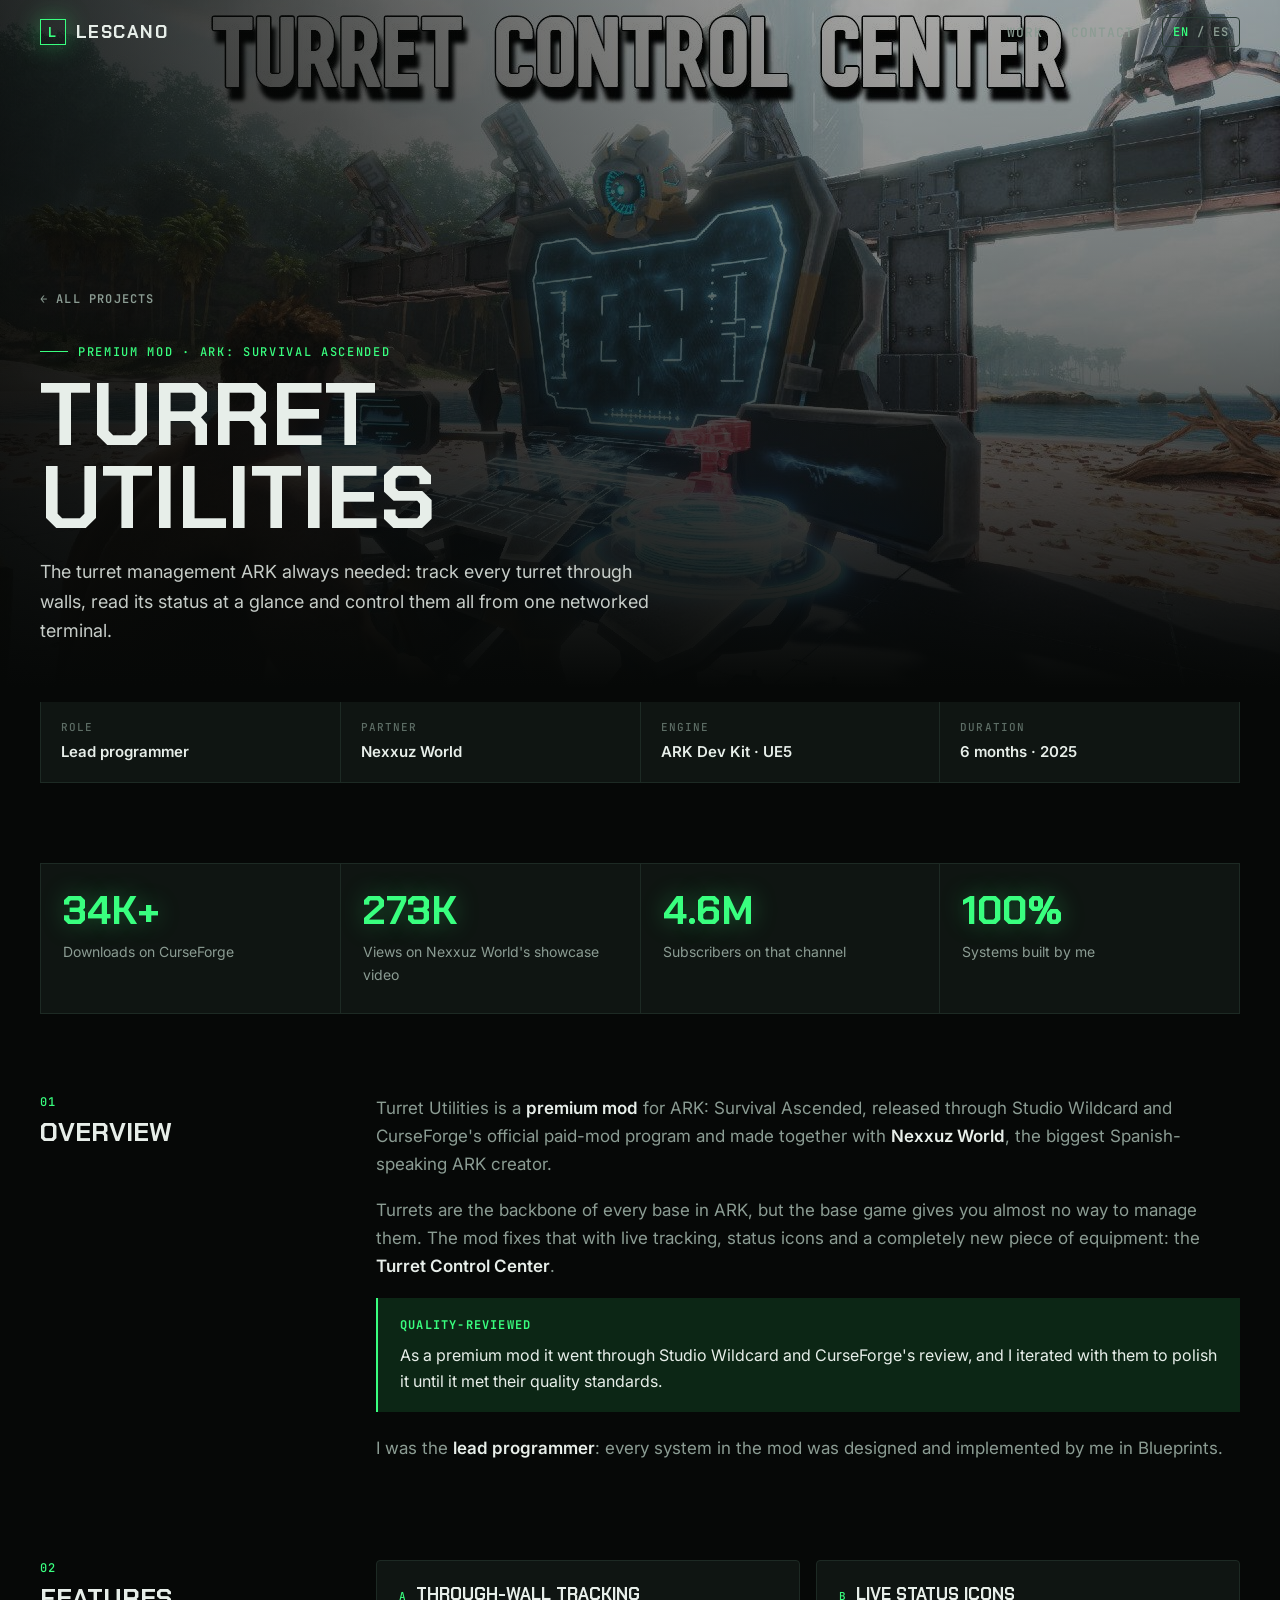
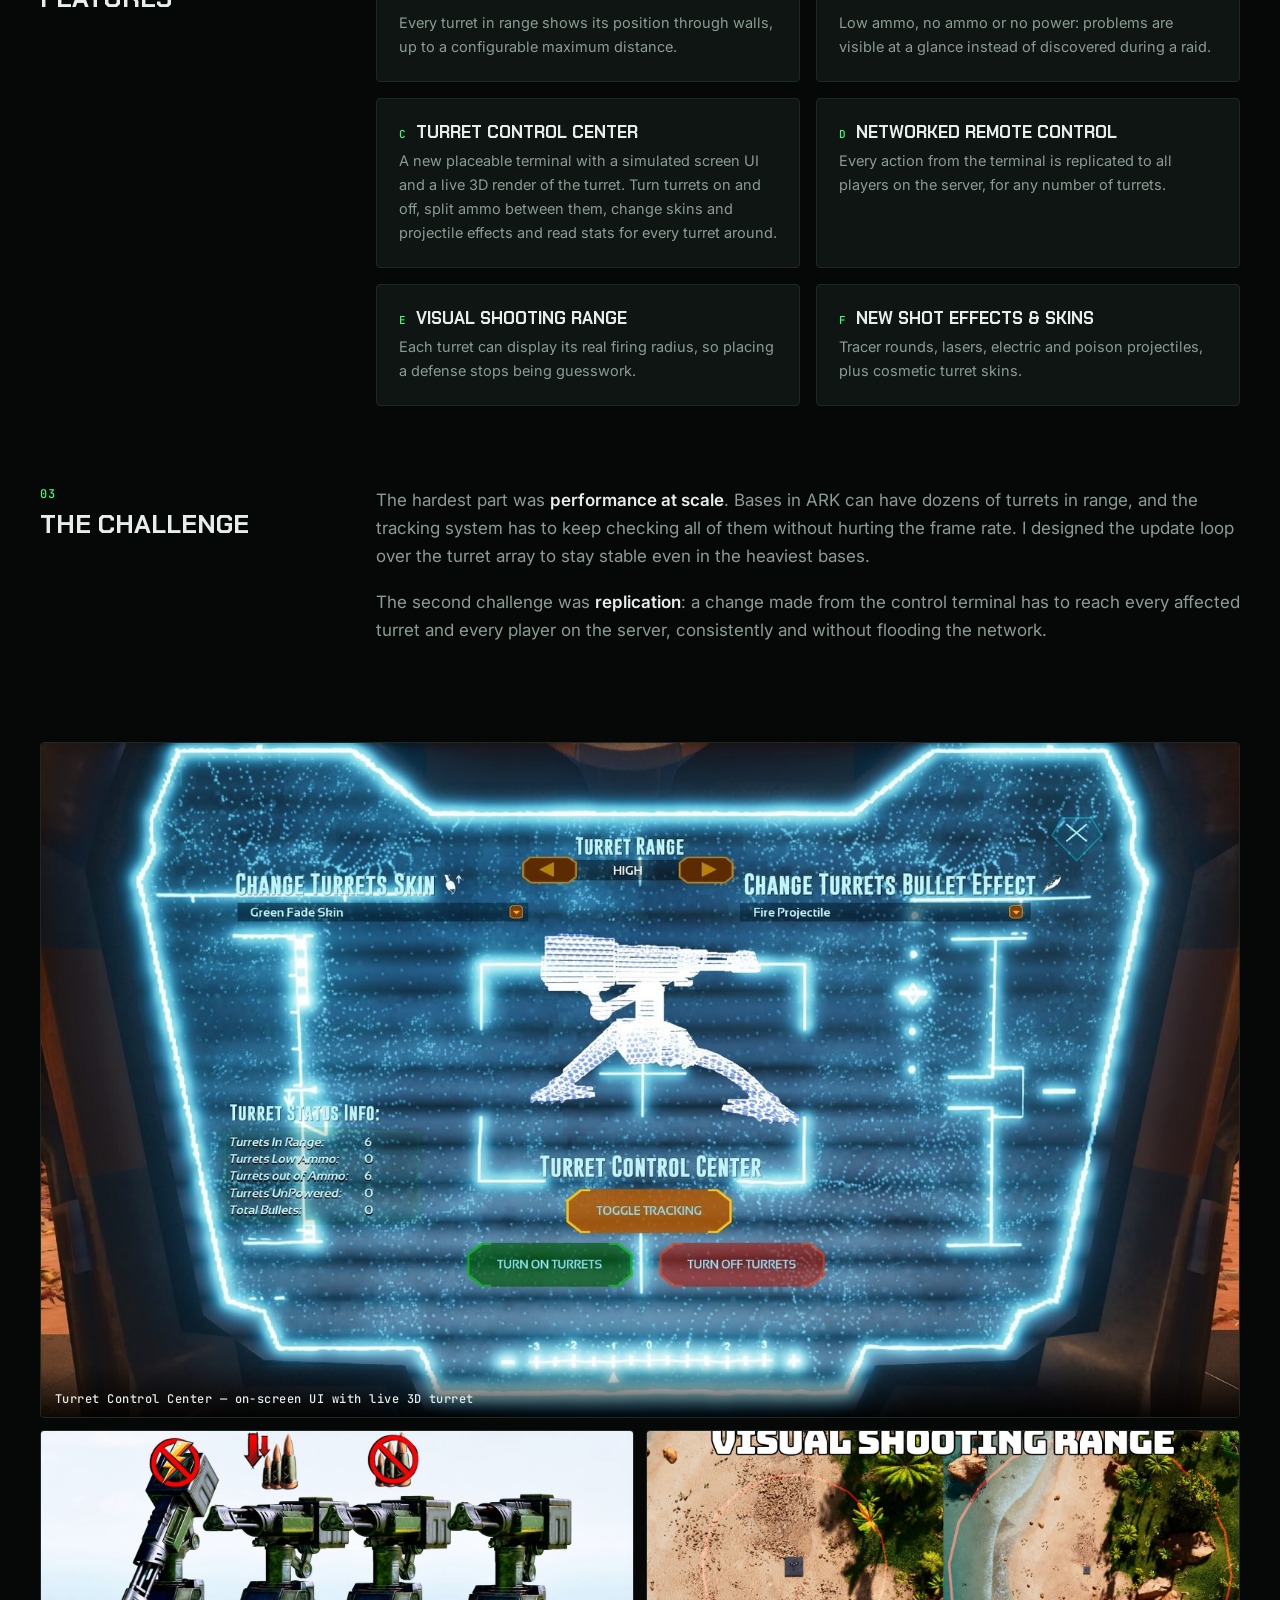
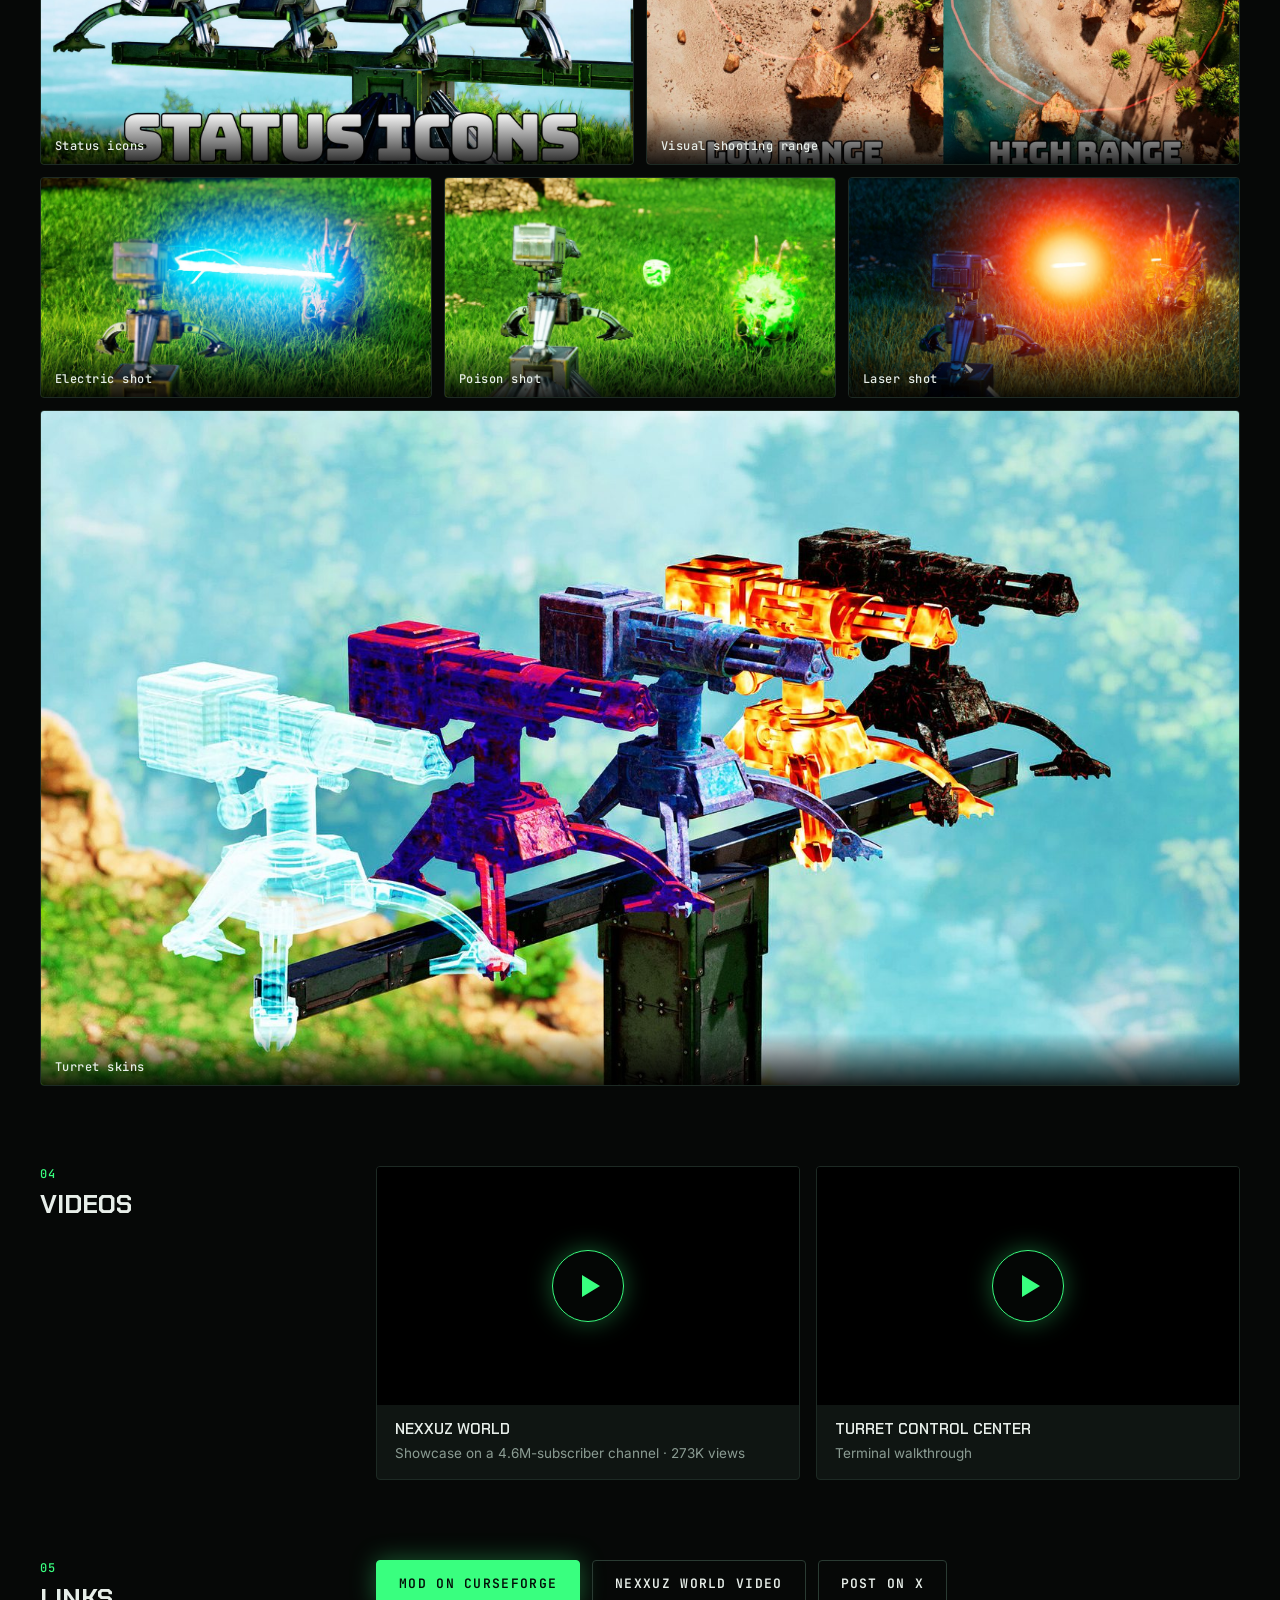
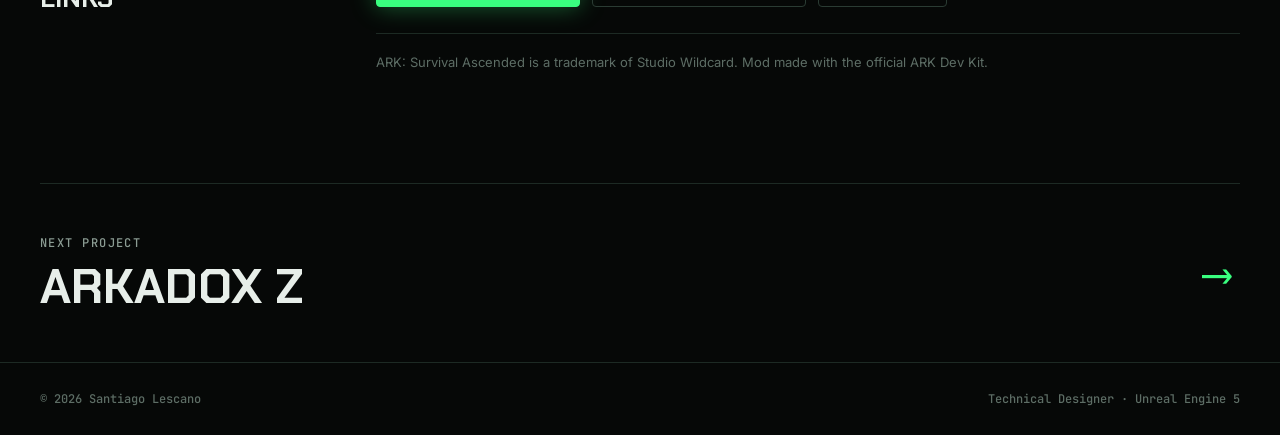
==== projects/turret-utilities.html @ 63553959 "Portfolio: first version" ====
<!doctype html>
<html lang="en" data-lang="en">
<head>
  <meta charset="utf-8">
  <meta name="viewport" content="width=device-width, initial-scale=1">
  <title>Turret Utilities — Santiago Lescano</title>
  <meta name="description" content="Premium quality-of-life mod for ARK: Survival Ascended's turret system. Lead programmer (Blueprints, UE5).">
  <meta property="og:image" content="../assets/img/tu-control-center.jpg">
  <link rel="preconnect" href="https://fonts.googleapis.com">
  <link rel="preconnect" href="https://fonts.gstatic.com" crossorigin>
  <link href="https://fonts.googleapis.com/css2?family=Chakra+Petch:wght@500;600;700&family=Inter:wght@400;500;600&family=JetBrains+Mono:wght@500;600&display=swap" rel="stylesheet">
  <link rel="stylesheet" href="../css/style.css">
</head>
<body>

<nav class="nav">
  <div class="wrap">
    <a href="../index.html" class="logo"><span class="logo-mark">L</span>Lescano</a>
    <div class="nav-links">
      <a href="../index.html#work"><span lang="en">Work</span><span lang="es">Proyectos</span></a>
      <a href="../index.html#contact"><span lang="en">Contact</span><span lang="es">Contacto</span></a>
      <button class="lang-toggle" type="button" aria-label="Change language"><span lang="en"><b>EN</b> / ES</span><span lang="es">EN / <b>ES</b></span></button>
    </div>
  </div>
</nav>

<header class="p-hero">
  <div class="hero-bg"><img src="../assets/img/tu-control-center.jpg" alt=""></div>
  <div class="wrap">
    <a class="back" href="../index.html#work">← <span lang="en">All projects</span><span lang="es">Todos los proyectos</span></a><br>
    <span class="eyebrow"><span lang="en">Premium mod · ARK: Survival Ascended</span><span lang="es">Mod premium · ARK: Survival Ascended</span></span>
    <h1>Turret<br>Utilities</h1>
    <p class="lead">
      <span lang="en">The turret management ARK always needed: track every turret through walls, read its status at a glance and control them all from one networked terminal.</span>
      <span lang="es">La gestión de torretas que ARK siempre necesitó: seguir cada torreta a través de las paredes, ver su estado de un vistazo y controlarlas todas desde una terminal en red.</span>
    </p>
  </div>
</header>

<div class="wrap">
  <div class="meta">
    <div><span lang="en">Role</span><span lang="es">Rol</span><b lang="en">Lead programmer</b><b lang="es">Programador principal</b></div>
    <div><span lang="en">Partner</span><span lang="es">En conjunto con</span><b>Nexxuz World</b></div>
    <div><span lang="en">Engine</span><span lang="es">Motor</span><b>ARK Dev Kit · UE5</b></div>
    <div><span lang="en">Duration</span><span lang="es">Duración</span><b lang="en">6 months · 2025</b><b lang="es">6 meses · 2025</b></div>
  </div>

  <div class="p-section reveal">
    <div class="numbers">
      <div><b>34K+</b><span lang="en">Downloads on CurseForge</span><span lang="es">Descargas en CurseForge</span></div>
      <div><b>273K</b><span lang="en">Views on Nexxuz World's showcase video</span><span lang="es">Vistas del video de Nexxuz World</span></div>
      <div><b>4.6M</b><span lang="en">Subscribers on that channel</span><span lang="es">Suscriptores de ese canal</span></div>
      <div><b>100%</b><span lang="en">Systems built by me</span><span lang="es">Sistemas hechos por mí</span></div>
    </div>
  </div>

  <div class="p-section p-cols reveal">
    <h2><small>01</small><span lang="en">Overview</span><span lang="es">Resumen</span></h2>
    <div class="prose">
      <p lang="en">Turret Utilities is a <strong>premium mod</strong> for ARK: Survival Ascended, released through Studio Wildcard and CurseForge's official paid-mod program and made together with <strong>Nexxuz World</strong>, the biggest Spanish-speaking ARK creator.</p>
      <p lang="es">Turret Utilities es un <strong>mod premium</strong> para ARK: Survival Ascended, publicado en el programa oficial de mods pagos de Studio Wildcard y CurseForge, y hecho en conjunto con <strong>Nexxuz World</strong>, el creador de ARK más grande de habla hispana.</p>
      <p lang="en">Turrets are the backbone of every base in ARK, but the base game gives you almost no way to manage them. The mod fixes that with live tracking, status icons and a completely new piece of equipment: the <strong>Turret Control Center</strong>.</p>
      <p lang="es">Las torretas son la base de la defensa en ARK, pero el juego casi no da forma de gestionarlas. El mod lo resuelve con seguimiento en vivo, íconos de estado y un equipo completamente nuevo: el <strong>Turret Control Center</strong>.</p>
      <div class="callout">
        <b lang="en">Quality-reviewed</b><b lang="es">Revisado por el estudio</b>
        <span lang="en">As a premium mod it went through Studio Wildcard and CurseForge's review, and I iterated with them to polish it until it met their quality standards.</span>
        <span lang="es">Como mod premium pasó por la revisión de Studio Wildcard y CurseForge, y trabajé con ellos para pulirlo hasta cumplir sus estándares de calidad.</span>
      </div>
      <p lang="en">I was the <strong>lead programmer</strong>: every system in the mod was designed and implemented by me in Blueprints.</p>
      <p lang="es">Fui el <strong>programador principal</strong>: todos los sistemas del mod los diseñé y programé yo en Blueprints.</p>
    </div>
  </div>

  <div class="p-section p-cols reveal">
    <h2><small>02</small><span lang="en">Features</span><span lang="es">Features</span></h2>
    <div class="features">
      <div class="feature"><h4><i>A</i><span lang="en">Through-wall tracking</span><span lang="es">Seguimiento a través de paredes</span></h4>
        <p lang="en">Every turret in range shows its position through walls, up to a configurable maximum distance.</p>
        <p lang="es">Cada torreta en rango muestra su posición a través de las paredes, hasta una distancia máxima configurable.</p></div>
      <div class="feature"><h4><i>B</i><span lang="en">Live status icons</span><span lang="es">Íconos de estado en vivo</span></h4>
        <p lang="en">Low ammo, no ammo or no power: problems are visible at a glance instead of discovered during a raid.</p>
        <p lang="es">Poca munición, sin munición o sin energía: los problemas se ven de un vistazo en lugar de descubrirlos durante un ataque.</p></div>
      <div class="feature"><h4><i>C</i>Turret Control Center</h4>
        <p lang="en">A new placeable terminal with a simulated screen UI and a live 3D render of the turret. Turn turrets on and off, split ammo between them, change skins and projectile effects and read stats for every turret around.</p>
        <p lang="es">Una terminal nueva con una interfaz simulada en pantalla y un render 3D en vivo de la torreta. Prender y apagar torretas, repartir munición, cambiar skins y efectos de disparo, y ver la información de todas las que hay alrededor.</p></div>
      <div class="feature"><h4><i>D</i><span lang="en">Networked remote control</span><span lang="es">Control remoto en red</span></h4>
        <p lang="en">Every action from the terminal is replicated to all players on the server, for any number of turrets.</p>
        <p lang="es">Cada acción desde la terminal se replica a todos los jugadores del servidor, para cualquier cantidad de torretas.</p></div>
      <div class="feature"><h4><i>E</i><span lang="en">Visual shooting range</span><span lang="es">Rango de disparo visible</span></h4>
        <p lang="en">Each turret can display its real firing radius, so placing a defense stops being guesswork.</p>
        <p lang="es">Cada torreta puede mostrar su radio de disparo real, así ubicar una defensa deja de ser a ojo.</p></div>
      <div class="feature"><h4><i>F</i><span lang="en">New shot effects &amp; skins</span><span lang="es">Nuevos disparos y skins</span></h4>
        <p lang="en">Tracer rounds, lasers, electric and poison projectiles, plus cosmetic turret skins.</p>
        <p lang="es">Balas trazadoras, láser, proyectiles eléctricos y venenosos, y skins cosméticas para las torretas.</p></div>
    </div>
  </div>

  <div class="p-section p-cols reveal">
    <h2><small>03</small><span lang="en">The challenge</span><span lang="es">El desafío</span></h2>
    <div class="prose">
      <p lang="en">The hardest part was <strong>performance at scale</strong>. Bases in ARK can have dozens of turrets in range, and the tracking system has to keep checking all of them without hurting the frame rate. I designed the update loop over the turret array to stay stable even in the heaviest bases.</p>
      <p lang="es">Lo más difícil fue <strong>el rendimiento a gran escala</strong>. Las bases de ARK pueden tener decenas de torretas en rango, y el sistema de seguimiento tiene que revisarlas todas sin afectar los FPS. Diseñé el ciclo de actualización sobre el array de torretas para que se mantenga estable incluso en las bases más pesadas.</p>
      <p lang="en">The second challenge was <strong>replication</strong>: a change made from the control terminal has to reach every affected turret and every player on the server, consistently and without flooding the network.</p>
      <p lang="es">El segundo desafío fue <strong>la replicación</strong>: un cambio hecho desde la terminal tiene que llegar a cada torreta afectada y a cada jugador del servidor, de forma consistente y sin saturar la red.</p>
    </div>
  </div>

  <div class="p-section reveal">
    <div class="gallery">
      <figure class="full"><img src="../assets/img/tu-extra.jpg" alt="Turret Control Center interface" loading="lazy"><figcaption lang="en">Turret Control Center — on-screen UI with live 3D turret</figcaption><figcaption lang="es">Turret Control Center: interfaz en pantalla con torreta 3D en vivo</figcaption></figure>
      <figure><img src="../assets/img/tu-status-icons.jpg" alt="Status icons over turrets" loading="lazy"><figcaption lang="en">Status icons</figcaption><figcaption lang="es">Íconos de estado</figcaption></figure>
      <figure><img src="../assets/img/tu-range.jpg" alt="Visual shooting range" loading="lazy"><figcaption lang="en">Visual shooting range</figcaption><figcaption lang="es">Rango de disparo visible</figcaption></figure>
      <figure class="third"><img src="../assets/img/tu-electric.jpg" alt="Electric projectile" loading="lazy"><figcaption lang="en">Electric shot</figcaption><figcaption lang="es">Disparo eléctrico</figcaption></figure>
      <figure class="third"><img src="../assets/img/tu-poison.jpg" alt="Poison projectile" loading="lazy"><figcaption lang="en">Poison shot</figcaption><figcaption lang="es">Disparo venenoso</figcaption></figure>
      <figure class="third"><img src="../assets/img/tu-laser.jpg" alt="Laser projectile" loading="lazy"><figcaption lang="en">Laser shot</figcaption><figcaption lang="es">Disparo láser</figcaption></figure>
      <figure class="full"><img src="../assets/img/tu-variants.jpg" alt="Turret skins" loading="lazy"><figcaption lang="en">Turret skins</figcaption><figcaption lang="es">Skins de torretas</figcaption></figure>
    </div>
  </div>

  <div class="p-section p-cols reveal">
    <h2><small>04</small><span lang="en">Videos</span><span lang="es">Videos</span></h2>
    <div class="videos">
      <div class="video"><div class="yt" data-id="oaFKsZiuwxs"></div>
        <div class="cap"><b>Nexxuz World</b><span lang="en">Showcase on a 4.6M-subscriber channel · 273K views</span><span lang="es">Presentación en un canal de 4,6M de suscriptores · 273K vistas</span></div></div>
      <div class="video"><div class="yt" data-id="MlmjenqpW6E"></div>
        <div class="cap"><b>Turret Control Center</b><span lang="en">Terminal walkthrough</span><span lang="es">Recorrido por la terminal</span></div></div>
    </div>
  </div>

  <div class="p-section p-cols reveal">
    <h2><small>05</small>Links</h2>
    <div>
      <div class="links">
        <a class="btn btn-primary" href="https://legacy.curseforge.com/ark-survival-ascended/mods/turret-utilities" target="_blank" rel="noopener"><span lang="en">Mod on CurseForge</span><span lang="es">Mod en CurseForge</span></a>
        <a class="btn" href="https://youtu.be/oaFKsZiuwxs" target="_blank" rel="noopener"><span lang="en">Nexxuz World video</span><span lang="es">Video de Nexxuz World</span></a>
        <a class="btn" href="https://x.com/Lescaa19/status/1941029962934267952" target="_blank" rel="noopener"><span lang="en">Post on X</span><span lang="es">Publicación en X</span></a>
      </div>
      <p class="disclaimer">
        <span lang="en">ARK: Survival Ascended is a trademark of Studio Wildcard. Mod made with the official ARK Dev Kit.</span>
        <span lang="es">ARK: Survival Ascended es una marca de Studio Wildcard. Mod hecho con el ARK Dev Kit oficial.</span>
      </p>
    </div>
  </div>

  <div class="next">
    <a href="arkadox-z.html">
      <div><span lang="en">Next project</span><span lang="es">Siguiente proyecto</span><b>Arkadox Z</b></div>
      <span class="arrow">→</span>
    </a>
  </div>
</div>

<footer>
  <div class="wrap"><span>© 2026 Santiago Lescano</span><span>Technical Designer · Unreal Engine 5</span></div>
</footer>
<script src="../js/main.js"></script>
</body>
</html>
---- css/style.css ----
/* Santiago Lescano — portfolio. Dark + neon green, HUD accents. */
:root {
  --bg: #060807;
  --bg-2: #0b0f0d;
  --surface: #0f1512;
  --surface-2: #141c18;
  --line: #1d2a24;
  --line-2: #2a3b33;
  --text: #e7eee9;
  --muted: #8b9c93;
  --dim: #5d6d65;
  --accent: #39ff7f;
  --accent-2: #b6ff3b;
  --accent-soft: rgba(57, 255, 127, .12);
  --accent-glow: 0 0 24px rgba(57, 255, 127, .35);
  --radius: 4px;
  --max: 1200px;
  --font-head: "Chakra Petch", system-ui, sans-serif;
  --font-body: "Inter", system-ui, sans-serif;
  --font-mono: "JetBrains Mono", ui-monospace, monospace;
}

* { box-sizing: border-box; margin: 0; padding: 0; }
html { scroll-behavior: smooth; }
body {
  background: var(--bg);
  color: var(--text);
  font: 16px/1.65 var(--font-body);
  -webkit-font-smoothing: antialiased;
  overflow-x: hidden;
}
img { max-width: 100%; display: block; }
a { color: inherit; text-decoration: none; }
::selection { background: var(--accent); color: #000; }

/* Language switch: everything bilingual is written twice */
html[data-lang="en"] [lang="es"]:not(html),
html[data-lang="es"] [lang="en"]:not(html) { display: none !important; }

.wrap { width: min(var(--max), 100% - 32px); margin-inline: auto; }

/* ---------- Nav ---------- */
.nav {
  position: fixed; inset: 0 0 auto 0; z-index: 50;
  border-bottom: 1px solid transparent;
  transition: background .3s, border-color .3s;
}
.nav.scrolled { background: rgba(6, 8, 7, .82); backdrop-filter: blur(12px); border-color: var(--line); }
.nav .wrap { display: flex; align-items: center; justify-content: space-between; height: 64px; }
.logo { font: 700 18px var(--font-head); letter-spacing: .08em; text-transform: uppercase; display: flex; align-items: center; gap: 10px; }
.logo-mark { width: 26px; height: 26px; border: 1.5px solid var(--accent); display: grid; place-items: center; font-size: 13px; color: var(--accent); box-shadow: var(--accent-glow); }
.nav-links { display: flex; align-items: center; gap: 28px; font: 500 13px var(--font-mono); text-transform: uppercase; letter-spacing: .08em; color: var(--muted); }
.nav-links a:hover { color: var(--accent); }
.lang-toggle {
  border: 1px solid var(--line-2); background: none; color: var(--muted); cursor: pointer;
  font: 600 12px var(--font-mono); padding: 6px 10px; border-radius: var(--radius); letter-spacing: .08em;
}
.lang-toggle b { color: var(--accent); font-weight: 600; }
.lang-toggle:hover { border-color: var(--accent); }

/* ---------- Hero ---------- */
.hero {
  position: relative; min-height: 100vh; min-height: 100svh;
  display: flex; align-items: flex-end; padding: 120px 0 72px;
  isolation: isolate; overflow: hidden;
}
.hero-bg { position: absolute; inset: 0; z-index: -2; }
.hero-bg img { width: 100%; height: 100%; object-fit: cover; transform: scale(1.06); animation: drift 24s ease-in-out infinite alternate; }
@keyframes drift { to { transform: scale(1.14) translate(-1.5%, -1%); } }
.hero::before {
  content: ""; position: absolute; inset: 0; z-index: -1;
  background:
    linear-gradient(90deg, rgba(6,8,7,.96) 0%, rgba(6,8,7,.78) 42%, rgba(6,8,7,.25) 100%),
    linear-gradient(0deg, var(--bg) 0%, transparent 40%);
}
.hero::after { /* HUD grid */
  content: ""; position: absolute; inset: 0; z-index: -1; pointer-events: none;
  background-image: linear-gradient(rgba(57,255,127,.05) 1px, transparent 1px), linear-gradient(90deg, rgba(57,255,127,.05) 1px, transparent 1px);
  background-size: 64px 64px;
  mask-image: linear-gradient(90deg, #000 0%, transparent 70%);
}
.eyebrow {
  display: inline-flex; align-items: center; gap: 10px;
  font: 500 12px var(--font-mono); letter-spacing: .14em; text-transform: uppercase; color: var(--accent);
}
.eyebrow::before { content: ""; width: 28px; height: 1px; background: var(--accent); box-shadow: var(--accent-glow); }
.status-dot { width: 8px; height: 8px; border-radius: 50%; background: var(--accent); box-shadow: var(--accent-glow); animation: pulse 2s infinite; }
@keyframes pulse { 50% { opacity: .35; } }
.hero h1 {
  font: 700 clamp(44px, 8vw, 104px)/.95 var(--font-head);
  text-transform: uppercase; letter-spacing: -.01em; margin: 18px 0 10px;
}
.hero h1 span { color: var(--accent); text-shadow: var(--accent-glow); }
.hero .role { font: 600 clamp(18px, 2.4vw, 26px) var(--font-head); color: var(--text); letter-spacing: .04em; text-transform: uppercase; }
.hero .role i { font-style: normal; color: var(--dim); margin: 0 10px; }
.hero p.lead { max-width: 560px; color: var(--muted); font-size: 17px; margin: 18px 0 32px; }
.btns { display: flex; flex-wrap: wrap; gap: 12px; }
.btn {
  display: inline-flex; align-items: center; gap: 10px; cursor: pointer;
  font: 600 13px var(--font-mono); text-transform: uppercase; letter-spacing: .1em;
  padding: 14px 22px; border-radius: var(--radius); border: 1px solid var(--line-2);
  transition: all .2s;
}
.btn:hover { border-color: var(--accent); color: var(--accent); }
.btn-primary { background: var(--accent); color: #031008; border-color: var(--accent); box-shadow: var(--accent-glow); }
.btn-primary:hover { background: var(--accent-2); border-color: var(--accent-2); color: #031008; }
.btn svg { width: 16px; height: 16px; }

.hero-stats {
  display: grid; grid-template-columns: repeat(4, 1fr); gap: 1px; margin-top: 64px;
  background: var(--line); border: 1px solid var(--line);
}
.stat { background: rgba(11, 15, 13, .85); backdrop-filter: blur(6px); padding: 18px 20px; }
.stat b { display: block; font: 700 30px var(--font-head); color: var(--text); }
.stat b em { font-style: normal; color: var(--accent); }
.stat span { font: 500 11px var(--font-mono); letter-spacing: .1em; text-transform: uppercase; color: var(--muted); }

/* ---------- Sections ---------- */
section { padding: 110px 0; }
.sec-head { display: flex; align-items: end; justify-content: space-between; gap: 24px; margin-bottom: 44px; flex-wrap: wrap; }
.sec-head h2 { font: 700 clamp(30px, 4.4vw, 52px)/1 var(--font-head); text-transform: uppercase; margin-top: 12px; }
.sec-head p { color: var(--muted); max-width: 440px; }
.group-label {
  display: flex; align-items: center; gap: 14px; margin: 56px 0 22px;
  font: 600 13px var(--font-mono); letter-spacing: .12em; text-transform: uppercase; color: var(--text);
}
.group-label:first-of-type { margin-top: 0; }
.group-label .idx { color: var(--accent); }
.group-label::after { content: ""; flex: 1; height: 1px; background: var(--line); }

/* ---------- Project cards ---------- */
.grid { display: grid; grid-template-columns: repeat(12, 1fr); gap: 20px; }
.card {
  grid-column: span 6; position: relative; display: flex; flex-direction: column;
  background: var(--surface); border: 1px solid var(--line); border-radius: var(--radius); overflow: hidden;
  transition: border-color .3s, transform .3s;
}
.card.wide { grid-column: span 12; flex-direction: row; }
.card:hover { border-color: var(--accent); transform: translateY(-3px); }
.card .thumb { position: relative; aspect-ratio: 16/9; overflow: hidden; background: #000; }
.card.wide .thumb { flex: 1.35; aspect-ratio: auto; min-height: 380px; }
.card .thumb img { width: 100%; height: 100%; object-fit: cover; transition: transform .6s, filter .6s; filter: saturate(.9); }
.card:hover .thumb img { transform: scale(1.04); filter: saturate(1.1); }
.badge {
  position: absolute; top: 14px; left: 14px; z-index: 2;
  font: 600 11px var(--font-mono); letter-spacing: .1em; text-transform: uppercase;
  background: rgba(6,8,7,.85); border: 1px solid var(--accent); color: var(--accent); padding: 5px 9px; border-radius: 2px;
}
.card .body { padding: 26px 28px 28px; display: flex; flex-direction: column; gap: 12px; flex: 1; }
.card.wide .body { flex: 1; justify-content: center; padding: 40px; }
.card h3 { font: 700 26px/1.1 var(--font-head); text-transform: uppercase; }
.card.wide h3 { font-size: 34px; }
.card .sub { font: 500 12px var(--font-mono); color: var(--accent); letter-spacing: .08em; text-transform: uppercase; }
.card p { color: var(--muted); font-size: 15px; }
.tags { display: flex; flex-wrap: wrap; gap: 6px; margin-top: 4px; }
.tag { font: 500 11px var(--font-mono); color: var(--muted); border: 1px solid var(--line-2); padding: 3px 8px; border-radius: 2px; }
.card .more { margin-top: auto; padding-top: 10px; font: 600 12px var(--font-mono); letter-spacing: .1em; text-transform: uppercase; color: var(--text); display: inline-flex; gap: 8px; align-items: center; }
.card:hover .more { color: var(--accent); }
.card .kpis { display: flex; gap: 26px; flex-wrap: wrap; padding: 6px 0; }
.card .kpis div b { display: block; font: 700 22px var(--font-head); color: var(--text); }
.card .kpis div span { font: 500 10.5px var(--font-mono); letter-spacing: .08em; text-transform: uppercase; color: var(--dim); }

.card.slim { grid-column: span 12; border-style: dashed; }
.card.slim:hover { transform: none; border-color: var(--line-2); }
.game-art {
  display: grid; place-items: center; text-align: center;
  background:
    radial-gradient(ellipse at 30% 40%, rgba(57,255,127,.16), transparent 60%),
    linear-gradient(rgba(57,255,127,.07) 1px, transparent 1px) 0 0 / 48px 48px,
    linear-gradient(90deg, rgba(57,255,127,.07) 1px, transparent 1px) 0 0 / 48px 48px,
    var(--bg-2);
}
.game-art > div { display: grid; justify-items: center; gap: 10px; padding: 24px; }
.game-art b { font: 700 clamp(28px, 3.6vw, 44px)/1 var(--font-head); text-transform: uppercase; color: var(--text); }
.game-art small { font: 500 12px var(--font-mono); letter-spacing: .14em; text-transform: uppercase; color: var(--accent); }
.card.soon { border-style: dashed; }
.card.soon:hover { transform: none; border-color: var(--line-2); }
.soon-thumb {
  aspect-ratio: 16/9; display: grid; place-items: center; text-align: center;
  background: repeating-linear-gradient(135deg, var(--bg-2) 0 12px, var(--surface) 12px 24px);
  font: 600 12px var(--font-mono); letter-spacing: .14em; text-transform: uppercase; color: var(--dim);
}

/* ---------- About ---------- */
.about { background: var(--bg-2); border-block: 1px solid var(--line); }
.about-grid { display: grid; grid-template-columns: 1.2fr 1fr; gap: 64px; }
.about-text p { color: var(--muted); font-size: 17px; margin-bottom: 18px; }
.about-text p strong { color: var(--text); font-weight: 600; }
.skills { display: grid; gap: 22px; }
.skill-group h4 { font: 600 12px var(--font-mono); letter-spacing: .12em; text-transform: uppercase; color: var(--accent); margin-bottom: 10px; }
.skill-group .tags { gap: 8px; }
.skill-group .tag { font-size: 12.5px; color: var(--text); padding: 6px 10px; background: var(--surface); }

/* ---------- Contact ---------- */
.contact { text-align: center; }
.contact h2 { font: 700 clamp(36px, 6vw, 76px)/1 var(--font-head); text-transform: uppercase; margin: 14px 0 18px; }
.contact h2 .hl { font-style: normal; color: var(--accent); text-shadow: var(--accent-glow); }
.contact p { color: var(--muted); max-width: 520px; margin: 0 auto 32px; }
.contact .btns { justify-content: center; }
.mail { font: 500 15px var(--font-mono); color: var(--text); margin-top: 26px; display: inline-block; border-bottom: 1px solid var(--line-2); }
.mail:hover { color: var(--accent); border-color: var(--accent); }

footer { border-top: 1px solid var(--line); padding: 28px 0; font: 500 12px var(--font-mono); color: var(--dim); }
footer .wrap { display: flex; justify-content: space-between; gap: 16px; flex-wrap: wrap; }

/* ---------- Project page ---------- */
.p-hero { position: relative; min-height: 78vh; display: flex; align-items: flex-end; padding: 120px 0 56px; isolation: isolate; overflow: hidden; }
.p-hero .hero-bg img { animation: none; transform: none; }
.p-hero::before {
  content: ""; position: absolute; inset: 0; z-index: -1;
  background: linear-gradient(0deg, var(--bg) 2%, rgba(6,8,7,.55) 55%, rgba(6,8,7,.35) 100%), linear-gradient(90deg, rgba(6,8,7,.8), transparent 70%);
}
.back { font: 600 12px var(--font-mono); letter-spacing: .1em; text-transform: uppercase; color: var(--muted); display: inline-flex; gap: 8px; margin-bottom: 26px; }
.back:hover { color: var(--accent); }
.p-hero h1 { font: 700 clamp(40px, 7vw, 88px)/.95 var(--font-head); text-transform: uppercase; margin: 14px 0 16px; }
.p-hero .lead { max-width: 640px; color: var(--text); opacity: .85; font-size: 18px; }

.meta { display: grid; grid-template-columns: repeat(4, 1fr); gap: 1px; background: var(--line); border: 1px solid var(--line); margin-top: -1px; }
.meta div { background: var(--surface); padding: 18px 20px; }
.meta span { display: block; font: 500 11px var(--font-mono); letter-spacing: .1em; text-transform: uppercase; color: var(--dim); margin-bottom: 4px; }
.meta b { font: 600 15px var(--font-body); }

.p-section { padding: 80px 0 0; }
.p-cols { display: grid; grid-template-columns: 280px 1fr; gap: 56px; }
.p-cols h2 { font: 700 26px/1.1 var(--font-head); text-transform: uppercase; position: sticky; top: 96px; }
.p-cols h2 small { display: block; font: 500 12px var(--font-mono); color: var(--accent); letter-spacing: .12em; margin-bottom: 8px; }
.prose p { color: var(--muted); font-size: 17px; margin-bottom: 18px; }
.prose p strong { color: var(--text); font-weight: 600; }
.callout { border-left: 2px solid var(--accent); background: var(--accent-soft); padding: 18px 22px; margin: 8px 0 22px; color: var(--text); }
.callout b { color: var(--accent); font-family: var(--font-mono); font-size: 12px; letter-spacing: .1em; text-transform: uppercase; display: block; margin-bottom: 6px; }

.numbers { display: grid; grid-template-columns: repeat(auto-fit, minmax(180px, 1fr)); gap: 1px; background: var(--line); border: 1px solid var(--line); }
.numbers div { background: var(--surface); padding: 26px 22px; }
.numbers b { display: block; font: 700 40px/1 var(--font-head); color: var(--accent); text-shadow: var(--accent-glow); }
.numbers span { display: block; margin-top: 10px; color: var(--muted); font-size: 14px; }

.features { display: grid; grid-template-columns: repeat(2, 1fr); gap: 16px; }
.feature { border: 1px solid var(--line); background: var(--surface); padding: 22px; border-radius: var(--radius); }
.feature h4 { font: 700 17px var(--font-head); text-transform: uppercase; margin-bottom: 6px; display: flex; gap: 10px; align-items: baseline; }
.feature h4 i { font: 500 11px var(--font-mono); font-style: normal; color: var(--accent); }
.feature p { color: var(--muted); font-size: 14.5px; }

.gallery { display: grid; grid-template-columns: repeat(6, 1fr); gap: 12px; }
.gallery figure { grid-column: span 3; position: relative; overflow: hidden; border: 1px solid var(--line); border-radius: var(--radius); cursor: zoom-in; background: #000; }
.gallery figure.full { grid-column: span 6; }
.gallery figure.third { grid-column: span 2; }
.gallery img { width: 100%; height: 100%; object-fit: cover; aspect-ratio: 16/9; transition: transform .5s; }
.gallery figure:hover img { transform: scale(1.03); }
.gallery figcaption {
  position: absolute; left: 0; right: 0; bottom: 0; padding: 26px 14px 10px;
  background: linear-gradient(0deg, rgba(0,0,0,.85), transparent);
  font: 500 12px var(--font-mono); color: var(--text); letter-spacing: .04em;
}

.videos { display: grid; grid-template-columns: repeat(2, 1fr); gap: 16px; }
.video { border: 1px solid var(--line); border-radius: var(--radius); overflow: hidden; background: var(--surface); }
.yt { position: relative; aspect-ratio: 16/9; background: #000 center/cover; cursor: pointer; }
.yt::after { content: ""; position: absolute; inset: 0; background: rgba(0,0,0,.3); transition: background .2s; }
.yt:hover::after { background: rgba(0,0,0,.1); }
.yt button {
  position: absolute; inset: 0; margin: auto; width: 72px; height: 72px; z-index: 2; cursor: pointer;
  border-radius: 50%; border: 1.5px solid var(--accent); background: rgba(6,8,7,.75); box-shadow: var(--accent-glow);
  display: grid; place-items: center;
}
.yt button::before { content: ""; border-style: solid; border-width: 11px 0 11px 18px; border-color: transparent transparent transparent var(--accent); margin-left: 5px; }
.yt iframe { position: absolute; inset: 0; width: 100%; height: 100%; border: 0; }
.video .cap { padding: 14px 18px; }
.video .cap b { display: block; font: 600 15px var(--font-head); text-transform: uppercase; }
.video .cap span { font-size: 13.5px; color: var(--muted); }

.clips { display: grid; grid-template-columns: repeat(2, 1fr); gap: 16px; }
.clip { border: 1px solid var(--line); border-radius: var(--radius); overflow: hidden; background: var(--surface); }
.clip.full { grid-column: span 2; }
.clip video { width: 100%; aspect-ratio: 16/9; object-fit: cover; display: block; background: #000; }
.clip .cap { padding: 14px 18px; }
.clip .cap b { display: block; font: 600 15px var(--font-head); text-transform: uppercase; }
.clip .cap span { font-size: 13.5px; color: var(--muted); }
.clip .cap .wip, .video .cap .wip, .wip { font: 500 11px var(--font-mono); letter-spacing: .08em; text-transform: uppercase; color: var(--accent-2); border: 1px solid currentColor; padding: 2px 6px; border-radius: 2px; margin-left: 8px; vertical-align: middle; }

.biomes { display: grid; grid-template-columns: repeat(auto-fit, minmax(150px, 1fr)); gap: 1px; background: var(--line); border: 1px solid var(--line); margin-bottom: 18px; }
.biomes div { background: var(--surface); padding: 14px 16px; font: 600 14px var(--font-head); text-transform: uppercase; letter-spacing: .03em; }
.biomes div i { display: block; font: 500 11px var(--font-mono); font-style: normal; color: var(--accent); margin-bottom: 4px; }

.event { border: 1px solid var(--line); background: var(--surface); border-radius: var(--radius); padding: 24px; margin-bottom: 16px; }
.event h4 { font: 700 20px var(--font-head); text-transform: uppercase; margin-bottom: 8px; }
.event p { color: var(--muted); font-size: 15.5px; }

.p-hero.noimg { min-height: 62vh; background: radial-gradient(ellipse at 20% 30%, rgba(57,255,127,.10), transparent 60%), var(--bg); }
.p-hero.noimg::before {
  background-image: linear-gradient(rgba(57,255,127,.06) 1px, transparent 1px), linear-gradient(90deg, rgba(57,255,127,.06) 1px, transparent 1px);
  background-size: 64px 64px; mask-image: linear-gradient(90deg, #000, transparent 75%);
}

.p-logo { height: 64px; width: auto; margin: 6px 0 4px; filter: drop-shadow(0 0 18px rgba(0, 170, 255, .35)); }

.links { display: flex; flex-wrap: wrap; gap: 12px; }
.disclaimer { margin-top: 26px; font-size: 13px; color: var(--dim); border-top: 1px solid var(--line); padding-top: 18px; }

.next { margin-top: 110px; border-top: 1px solid var(--line); }
.next a { display: flex; justify-content: space-between; align-items: center; padding: 44px 0; gap: 20px; }
.next span { font: 500 12px var(--font-mono); letter-spacing: .12em; text-transform: uppercase; color: var(--muted); }
.next b { display: block; font: 700 clamp(28px, 4vw, 48px) var(--font-head); text-transform: uppercase; transition: color .2s; }
.next a:hover b { color: var(--accent); }
.next .arrow { font: 400 48px var(--font-head); color: var(--accent); }

/* ---------- Lightbox ---------- */
.lightbox { position: fixed; inset: 0; z-index: 100; background: rgba(0,0,0,.92); display: none; place-items: center; padding: 24px; cursor: zoom-out; }
.lightbox.open { display: grid; }
.lightbox img { max-height: 90vh; width: auto; border: 1px solid var(--line-2); }

/* ---------- Reveal ---------- */
.reveal { opacity: 0; transform: translateY(18px); transition: opacity .7s ease, transform .7s ease; }
.reveal.in { opacity: 1; transform: none; }
@media (prefers-reduced-motion: reduce) {
  .reveal { opacity: 1; transform: none; transition: none; }
  .hero-bg img { animation: none; }
  html { scroll-behavior: auto; }
}

/* ---------- Responsive ---------- */
@media (max-width: 900px) {
  .nav-links a:not(.keep) { display: none; }
  .hero-stats, .meta { grid-template-columns: repeat(2, 1fr); }
  .card, .card.wide { grid-column: span 12; flex-direction: column; }
  .card.wide .thumb { min-height: 0; aspect-ratio: 16/9; }
  .card.wide .body { padding: 26px 28px 28px; }
  .about-grid, .p-cols { grid-template-columns: 1fr; gap: 28px; }
  .p-cols h2 { position: static; }
  .features, .videos, .clips { grid-template-columns: 1fr; }
  .clip.full { grid-column: auto; }
  .gallery figure, .gallery figure.third { grid-column: span 6; }
  section { padding: 80px 0; }
}
@media (max-width: 520px) {
  .hero { padding-bottom: 40px; }
  .stat b { font-size: 24px; }
  .next .arrow { display: none; }
}

/* Skill icons (Simple Icons, CC0), monochrome via mask so they follow the text color */
.tag.ti::before { content: ""; display: inline-block; width: 13px; height: 13px; margin-right: 7px; vertical-align: -2px; background: currentColor; -webkit-mask: var(--ico) center / contain no-repeat; mask: var(--ico) center / contain no-repeat; }
.skill-group .tag { transition: color .2s, border-color .2s; }
.skill-group .tag:hover { color: var(--accent); border-color: var(--accent); }
.i-unreal { --ico: url("data:image/svg+xml,%3Csvg%20role%3D%22img%22%20viewBox%3D%220%200%2024%2024%22%20xmlns%3D%22http%3A%2F%2Fwww.w3.org%2F2000%2Fsvg%22%3E%3Cpath%20d%3D%22M12%200a12%2012%200%201012%2012A12%2012%200%200012%200zm0%2023.52A11.52%2011.52%200%201123.52%2012%2011.52%2011.52%200%200112%2023.52zm7.13-9.791c-.206.997-1.126%203.557-4.06%204.942l-1.179-1.325-1.988%202a7.338%207.338%200%2001-5.804-2.978%202.859%202.859%200%2000.65.123c.326.006.678-.114.678-.66v-5.394a.89.89%200%2000-1.116-.89c-.92.212-1.656%202.509-1.656%202.509a7.304%207.304%200%20012.528-5.597%207.408%207.408%200%20013.73-1.721c-1.006.573-1.57%201.507-1.57%202.29%200%201.262.76%201.109.984.923v7.28a1.157%201.157%200%2000.148.256%201.075%201.075%200%2000.88.445c.76%200%201.747-.868%201.747-.868V9.172c0-.6-.452-1.324-.905-1.572%200%200%20.838-.149%201.484.346a5.537%205.537%200%2001.387-.425c1.508-1.48%202.929-1.902%204.112-2.112%200%200-2.151%201.69-2.151%203.96%200%201.687.043%205.801.043%205.801.799.771%201.986-.342%203.059-1.441Z%22%2F%3E%3C%2Fsvg%3E"); }
.i-cpp { --ico: url("data:image/svg+xml,%3Csvg%20role%3D%22img%22%20viewBox%3D%220%200%2024%2024%22%20xmlns%3D%22http%3A%2F%2Fwww.w3.org%2F2000%2Fsvg%22%3E%3Cpath%20d%3D%22M22.394%206c-.167-.29-.398-.543-.652-.69L12.926.22c-.509-.294-1.34-.294-1.848%200L2.26%205.31c-.508.293-.923%201.013-.923%201.6v10.18c0%20.294.104.62.271.91.167.29.398.543.652.69l8.816%205.09c.508.293%201.34.293%201.848%200l8.816-5.09c.254-.147.485-.4.652-.69.167-.29.27-.616.27-.91V6.91c.003-.294-.1-.62-.268-.91zM12%2019.11c-3.92%200-7.109-3.19-7.109-7.11%200-3.92%203.19-7.11%207.11-7.11a7.133%207.133%200%20016.156%203.553l-3.076%201.78a3.567%203.567%200%2000-3.08-1.78A3.56%203.56%200%20008.444%2012%203.56%203.56%200%200012%2015.555a3.57%203.57%200%20003.08-1.778l3.078%201.78A7.135%207.135%200%200112%2019.11zm7.11-6.715h-.79v.79h-.79v-.79h-.79v-.79h.79v-.79h.79v.79h.79zm2.962%200h-.79v.79h-.79v-.79h-.79v-.79h.79v-.79h.79v.79h.79z%22%2F%3E%3C%2Fsvg%3E"); }
.i-vulkan { --ico: url("data:image/svg+xml,%3Csvg%20role%3D%22img%22%20viewBox%3D%220%200%2024%2024%22%20xmlns%3D%22http%3A%2F%2Fwww.w3.org%2F2000%2Fsvg%22%3E%3Cpath%20d%3D%22M13.411%2015.12h-.875v-2.798c.28.156.649.442.875.719zm-7.383%200H4.936l-1.423-4.4h.992l.979%203.093h.013l.992-3.093h.999zm4.394%200h-.833v-.444h-.017c-.112.185-.255.319-.432.401s-.358.123-.541.123q-.3525%200-.576-.093c-.151-.063-.267-.149-.354-.261-.086-.112-.146-.25-.181-.412-.034-.162-.052-.343-.052-.539v-1.961h.876v1.799c0%20.263.041.459.123.589.082.129.229.194.438.194.237%200%20.41-.071.518-.214.107-.142.159-.375.159-.699v-1.669h.876zm3.134-1.918-.002-.123%201.104-1.147h1.035l-1.201%201.171%201.337%202.017h-1.061zm2.433-.289c.013-.205.065-.375.155-.511.091-.136.205-.244.345-.326.141-.082.298-.14.473-.174.174-.035.349-.052.526-.052.16%200%20.324.011.487.034.164.024.315.067.451.132.136.067.246.157.332.274.087.116.13.272.13.466v1.659c0%20.144.009.282.024.412.017.131.045.23.086.295h-.889c-.017-.05-.03-.099-.041-.151a1.2%201.2%200%200%201-.021-.157c-.141.144-.304.243-.494.302-.19.058-.382.086-.581.086-.151%200-.293-.02-.424-.056a.99.99%200%200%201-.346-.173c-.099-.077-.176-.177-.23-.295-.056-.119-.085-.261-.085-.425%200-.181.033-.33.095-.447.065-.116.147-.211.246-.28.102-.069.216-.123.345-.158.13-.034.259-.062.391-.084.131-.019.261-.036.388-.049s.24-.031.339-.056c.099-.024.177-.061.235-.108.058-.048.084-.117.08-.207%200-.095-.015-.171-.048-.225a.32.32%200%200%200-.123-.129.51.51%200%200%200-.179-.063c-.069-.01-.14-.015-.218-.015-.172%200-.308.037-.407.11-.1.074-.156.197-.173.369zm2.021.647c-.037.033-.084.059-.138.078a1.04%201.04%200%200%201-.179.045c-.065.013-.13.022-.201.031-.069.008-.14.019-.209.03a1.7%201.7%200%200%200-.194.049c-.065.022-.119.048-.166.084a.39.39%200%200%200-.114.132c-.029.054-.044.121-.044.203%200%20.077.015.144.044.196.028.054.069.095.116.127.05.031.108.052.173.065.064.013.133.019.202.019.173%200%20.307-.028.402-.086.094-.058.163-.127.209-.207.045-.08.073-.162.082-.244.011-.082.015-.148.015-.196zm1.443-1.628h.833v.444h.017c.11-.185.254-.319.431-.403s.358-.127.542-.127c.235%200%20.427.032.576.094.148.065.267.154.353.266.087.112.147.25.182.412.034.162.051.343.051.539v1.961h-.875v-1.799c0-.263-.041-.46-.123-.589-.082-.13-.229-.194-.438-.194-.24%200-.41.071-.518.213-.108.143-.16.376-.16.699v1.67h-.875zm-8.451-.55c.302.149.593.31.876.483v3.253h-.876zm-8.93.159c-.261.768.203%201.635%201.156%202.408-2.122-.911-3.496-2.244-3.184-3.38.434-1.573%203.932-2.177%207.481-1.491%203.136.606%205.416%202.375%205.884%203.617-1.035-.936-2.621-1.883-4.562-2.37-3.235-.816-6.268-.27-6.775%201.216m11.341.613c-.207-.328-.502-.667-.875-1.001v-.436h.875zM24%2014.652c0%20.265-.207.472-.479.472-.267%200-.481-.207-.481-.472%200-.259.214-.466.481-.466.27%200%20.479.207.479.466m-.839%200c0%20.207.153.373.364.373.205%200%20.356-.164.356-.369%200-.207-.151-.375-.358-.375-.209%200-.362.166-.362.371m.287.246h-.108v-.466c.043-.009.103-.015.179-.015.088%200%20.127.015.162.034.026.02.045.056.045.104%200%20.052-.039.09-.097.108v.006c.045.017.071.052.086.114.015.072.024.1.035.117h-.117c-.015-.017-.023-.061-.036-.114-.009-.052-.037-.074-.097-.074h-.052zm.002-.266h.052c.06%200%20.108-.019.108-.069%200-.043-.031-.071-.1-.071-.028%200-.047.002-.06.007z%22%2F%3E%3C%2Fsvg%3E"); }
.i-blender { --ico: url("data:image/svg+xml,%3Csvg%20role%3D%22img%22%20viewBox%3D%220%200%2024%2024%22%20xmlns%3D%22http%3A%2F%2Fwww.w3.org%2F2000%2Fsvg%22%3E%3Cpath%20d%3D%22M12.51%2013.214c.046-.8.438-1.506%201.03-2.006a3.424%203.424%200%200%201%202.212-.79c.85%200%201.631.3%202.211.79.592.5.983%201.206%201.028%202.005.045.823-.285%201.586-.865%202.153a3.389%203.389%200%200%201-2.374.938%203.393%203.393%200%200%201-2.376-.938c-.58-.567-.91-1.33-.865-2.152M7.35%2014.831c.006.314.106.922.256%201.398a7.372%207.372%200%200%200%201.593%202.757%208.227%208.227%200%200%200%202.787%202.001%208.947%208.947%200%200%200%203.66.76%208.964%208.964%200%200%200%203.657-.772%208.285%208.285%200%200%200%202.785-2.01%207.428%207.428%200%200%200%201.592-2.762%206.964%206.964%200%200%200%20.25-3.074%207.123%207.123%200%200%200-1.016-2.779%207.764%207.764%200%200%200-1.852-2.043h.002L13.566%202.55l-.02-.015c-.492-.378-1.319-.376-1.86.002-.547.382-.609%201.015-.123%201.415l-.001.001%203.126%202.543-9.53.01h-.013c-.788.001-1.545.518-1.695%201.172-.154.665.38%201.217%201.2%201.22V8.9l4.83-.01-8.62%206.617-.034.025c-.813.622-1.075%201.658-.563%202.313.52.667%201.625.668%202.447.004L7.414%2014s-.069.52-.063.831zm12.09%201.741c-.97.988-2.326%201.548-3.795%201.55-1.47.004-2.827-.552-3.797-1.538a4.51%204.51%200%200%201-1.036-1.622%204.282%204.282%200%200%201%20.282-3.519%204.702%204.702%200%200%201%201.153-1.371c.942-.768%202.141-1.183%203.396-1.185%201.256-.002%202.455.41%203.398%201.175.48.391.87.854%201.152%201.367a4.28%204.28%200%200%201%20.522%201.706%204.236%204.236%200%200%201-.239%201.811%204.54%204.54%200%200%201-1.035%201.626%22%2F%3E%3C%2Fsvg%3E"); }
.i-davinci { --ico: url("data:image/svg+xml,%3Csvg%20role%3D%22img%22%20viewBox%3D%220%200%2024%2024%22%20xmlns%3D%22http%3A%2F%2Fwww.w3.org%2F2000%2Fsvg%22%3E%3Cpath%20d%3D%22M17.621%200%205.977.004c-1.37%200-2.756.345-3.762%201.11a4.925%204.925%200%200%200-1.61%202.003C.233%203.93%200%205.02%200%205.951l.012%2012.2c.002%201.604.479%203.057%201.461%204.112.984%201.056%202.462%201.683%204.331%201.691L16.856%2024c1.26.005%203.095-.036%204.303-.714%201.075-.605%202.025-1.556%202.497-2.984.278-.84.345-2.084.344-3.147l-.021-11.13c-.002-.888-.15-2.023-.547-2.934-.425-.976-1.181-1.815-2.322-2.425C20.353.26%2019.123%200%2017.622%200zm0%20.93c1.378%200%202.538.295%203.04.565.977.523%201.544%201.166%201.889%201.96.315.721.47%201.793.473%202.572l.018%2011.13c.002%201.013-.097%202.257-.298%202.86-.396%201.202-1.146%201.946-2.063%202.462-.814.457-2.612.593-3.82.588l-11.05-.044c-1.657-.007-2.832-.534-3.626-1.386-.792-.851-1.212-2.06-1.212-3.485L.999%205.95c0-.829.196-1.827.474-2.437.345-.757.75-1.207%201.365-1.674C3.585%201.27%204.868.97%206.08.97zm-5.66%203.423c-1.976.089-3.204%201.658-3.214%203.29.019%201.443%201.635%203.481%202.884%204.53.12.099.154.109.33.18.062.025.198-.047.327-.135.36-.245.993-.947%201.648-1.738a7.67%207.67%200%200%200%201.031-1.683c.409-.89.261-1.599.235-1.888a3.983%203.983%200%200%200-.99-1.692%203.36%203.36%200%200%200-2.251-.864zm4.172%207.922a10.185%2010.185%200%200%200-3.244.61c-.15.058-.26.1-.374.17-.057.036-.11.135-.105.292.017.433.29%201.278.624%202.27.384%201.135%201.066%202.27%201.844%202.74a3.23%203.23%200%200%200%202.53.342c.832-.243%201.595-.868%201.962-1.546.986-1.818.19-3.548-1.121-4.417-.447-.296-1.133-.445-1.89-.46-.074%200-.15-.002-.226-.001zm-8.432.038a6.201%206.201%200%200%200-.752.047c-.596.078-.932.273-1.29.51a3.177%203.177%200%200%200-1.365%201.979c-.075.552-.086%201.053.033%201.507.433%201.389%201.326%202.222%202.847%202.452.636.028%201.37-.063%201.99-.45%201.269-.782%202.08-3.17%202.412-4.742.053-.176.035-.357-.013-.42-.005-.067-.044-.113-.19-.183-.398-.192-1.32-.417-2.375-.6a7.68%207.68%200%200%200-1.297-.1z%22%2F%3E%3C%2Fsvg%3E"); }
.i-photoshop { --ico: url("data:image/svg+xml,%3Csvg%20role%3D%22img%22%20viewBox%3D%220%200%2024%2024%22%20xmlns%3D%22http%3A%2F%2Fwww.w3.org%2F2000%2Fsvg%22%3E%3Cpath%20d%3D%22M9.85%208.42c-.37-.15-.77-.21-1.18-.2-.26%200-.49%200-.68.01-.2-.01-.34%200-.41.01v3.36c.14.01.27.02.39.02h.53c.39%200%20.78-.06%201.15-.18.32-.09.6-.28.82-.53.21-.25.31-.59.31-1.03.01-.31-.07-.62-.23-.89-.17-.26-.41-.46-.7-.57zM19.75.3H4.25C1.9.3%200%202.2%200%204.55v14.899c0%202.35%201.9%204.25%204.25%204.25h15.5c2.35%200%204.25-1.9%204.25-4.25V4.55C24%202.2%2022.1.3%2019.75.3zm-7.391%2011.65c-.399.56-.959.98-1.609%201.22-.68.25-1.43.34-2.25.34-.24%200-.4%200-.5-.01s-.24-.01-.43-.01v3.209c.01.07-.04.131-.11.141H5.52c-.08%200-.12-.041-.12-.131V6.42c0-.07.03-.11.1-.11.17%200%20.33%200%20.56-.01.24-.01.49-.01.76-.02s.56-.01.87-.02c.31-.01.61-.01.91-.01.82%200%201.5.1%202.06.31.5.17.96.45%201.34.82.32.32.57.71.73%201.14.149.42.229.85.229%201.3.001.86-.199%201.57-.6%202.13zm7.091%203.89c-.28.4-.671.709-1.12.891-.49.209-1.09.318-1.811.318-.459%200-.91-.039-1.359-.129-.35-.061-.7-.17-1.02-.32-.07-.039-.121-.109-.111-.189v-1.74c0-.029.011-.07.041-.09.029-.02.06-.01.09.01.39.23.8.391%201.24.49.379.1.779.15%201.18.15.38%200%20.65-.051.83-.141.16-.07.27-.24.27-.42%200-.141-.08-.27-.24-.4-.16-.129-.489-.279-.979-.471-.51-.18-.979-.42-1.42-.719-.31-.221-.569-.51-.761-.85-.159-.32-.239-.67-.229-1.021%200-.43.12-.84.341-1.21.25-.4.619-.72%201.049-.92.469-.239%201.059-.349%201.769-.349.41%200%20.83.03%201.24.09.3.04.59.12.86.23.039.01.08.05.1.09.01.04.02.08.02.12v1.63c0%20.04-.02.08-.05.1-.09.02-.14.02-.18%200-.3-.16-.62-.27-.96-.34-.37-.08-.74-.13-1.12-.13-.2-.01-.41.02-.601.07-.129.03-.24.1-.31.2-.05.08-.08.18-.08.27s.04.18.101.26c.09.11.209.2.34.27.229.12.47.23.709.33.541.18%201.061.43%201.541.73.33.209.6.49.789.83.16.318.24.67.23%201.029.011.471-.129.94-.389%201.331z%22%2F%3E%3C%2Fsvg%3E"); }
.i-gimp { --ico: url("data:image/svg+xml,%3Csvg%20role%3D%22img%22%20viewBox%3D%220%200%2024%2024%22%20xmlns%3D%22http%3A%2F%2Fwww.w3.org%2F2000%2Fsvg%22%3E%3Cpath%20d%3D%22M19.848%201.636c-.106-.016-.228.107-.324.397-.157.47-1.073%203.203-5.504%204.326.596.512.976%201.242.976%202.059%200%201.547-1.344%202.8-3%202.8-1.655%200-2.997-1.254-2.998-2.8%200-.603.208-1.158.555-1.616-3.135-.322-4.49-3.123-4.49-3.123l-.096%204.163c-.025.564-.009%201.111-.27%201.636a3.335%202.365%2054.527%200%200-.05-.072%203.335%202.365%2054.527%200%200-2.849-1.654%203.335%202.365%2054.527%200%200-1.013.334%203.335%202.365%2054.527%200%200%20.029%204.095%203.335%202.365%2054.527%200%200%203.291%201.59c2.997%202.22%208.482%204.148%2012.231%201.885l-2.025-1.629c-1.064.345-2.604.34-4.397-.295%202.9.582%204.47-.053%205.334-.722-.228-.296-.71-.526-.71-.526s.563.107.93.496c.147.155.198.387.218.653.553.298%201.183.656%201.875%201.062%202.06-2.06%203.253-5.933%202.52-12.617-.035-.269-.127-.425-.233-.442zM6.855%207.096c1.051-.001%201.903.795%201.903%201.777%200%20.98-.853%201.776-1.903%201.775-1.05%200-1.9-.795-1.9-1.775%200-.981.85-1.777%201.9-1.778zm5.776.482a1.325%201.325%200%201%200-.002%202.65%201.325%201.325%200%200%200%20.002-2.65zm-10.942.639a.964.947%200%200%201%20.002%200%20.964.947%200%200%201%20.021%200%20.964.947%200%200%201%20.965.949.964.947%200%200%201-.965.947.964.947%200%200%201-.962-.947.964.947%200%200%201%20.94-.95zm5.559.123a.84.84%200%201%200%20.02%201.68.84.84%200%200%200-.02-1.68zm8.26%204.964c-.043.053-.103.099-.156.147l.21.115c-.017-.1-.033-.21-.054-.262zm-.55.1l-.733.361.06.05.198.157%201.994%201.606.015.012a81.76%2081.76%200%200%200%201.952%201.513.543.543%200%200%200-.008.127l.26-.04.103.152%202.317%201.472c-.12.41-.065.953.207%201.457.79%201.465%202.677%202.094%202.677%202.094-.771-1.968-.209-3.569-1.73-4.133-.242-.09-.453-.093-.629-.033l-2.047-1.895-.174-.052-.025-.262a.839.839%200%200%200-.12.059c-.306-.26-.687-.537-1.09-.815-1.364-.835-2.257-1.3-3.228-1.83z%22%2F%3E%3C%2Fsvg%3E"); }
.i-github { --ico: url("data:image/svg+xml,%3Csvg%20role%3D%22img%22%20viewBox%3D%220%200%2024%2024%22%20xmlns%3D%22http%3A%2F%2Fwww.w3.org%2F2000%2Fsvg%22%3E%3Cpath%20d%3D%22M12%20.297c-6.63%200-12%205.373-12%2012%200%205.303%203.438%209.8%208.205%2011.385.6.113.82-.258.82-.577%200-.285-.01-1.04-.015-2.04-3.338.724-4.042-1.61-4.042-1.61C4.422%2018.07%203.633%2017.7%203.633%2017.7c-1.087-.744.084-.729.084-.729%201.205.084%201.838%201.236%201.838%201.236%201.07%201.835%202.809%201.305%203.495.998.108-.776.417-1.305.76-1.605-2.665-.3-5.466-1.332-5.466-5.93%200-1.31.465-2.38%201.235-3.22-.135-.303-.54-1.523.105-3.176%200%200%201.005-.322%203.3%201.23.96-.267%201.98-.399%203-.405%201.02.006%202.04.138%203%20.405%202.28-1.552%203.285-1.23%203.285-1.23.645%201.653.24%202.873.12%203.176.765.84%201.23%201.91%201.23%203.22%200%204.61-2.805%205.625-5.475%205.92.42.36.81%201.096.81%202.22%200%201.606-.015%202.896-.015%203.286%200%20.315.21.69.825.57C20.565%2022.092%2024%2017.592%2024%2012.297c0-6.627-5.373-12-12-12%22%2F%3E%3C%2Fsvg%3E"); }
.i-unity { --ico: url("data:image/svg+xml,%3Csvg%20role%3D%22img%22%20viewBox%3D%220%200%2024%2024%22%20xmlns%3D%22http%3A%2F%2Fwww.w3.org%2F2000%2Fsvg%22%3E%3Cpath%20d%3D%22m12.9288%204.2939%203.7997%202.1929c.1366.077.1415.2905%200%20.3675l-4.515%202.6076a.4192.4192%200%200%201-.4246%200L7.274%206.8543c-.139-.0745-.1415-.293%200-.3675l3.7972-2.193V0L1.3758%205.5977V16.793l3.7177-2.1456v-4.3858c-.0025-.1565.1813-.2682.318-.1838l4.5148%202.6076a.4252.4252%200%200%201%20.2136.3676v5.2127c.0025.1565-.1813.2682-.3179.1838l-3.7996-2.1929-3.7178%202.1457L12%2024l9.6954-5.5977-3.7178-2.1457-3.7996%202.1929c-.1341.082-.3229-.0248-.3179-.1838V13.053c0-.1565.087-.2956.2136-.3676l4.5149-2.6076c.134-.082.3228.0224.3179.1838v4.3858l3.7177%202.1456V5.5977L12.9288%200Z%22%2F%3E%3C%2Fsvg%3E"); }
.i-trello { --ico: url("data:image/svg+xml,%3Csvg%20role%3D%22img%22%20viewBox%3D%220%200%2024%2024%22%20xmlns%3D%22http%3A%2F%2Fwww.w3.org%2F2000%2Fsvg%22%3E%3Cpath%20d%3D%22M21.147%200H2.853A2.86%202.86%200%20000%202.853v18.294A2.86%202.86%200%20002.853%2024h18.294A2.86%202.86%200%200024%2021.147V2.853A2.86%202.86%200%200021.147%200zM10.34%2017.287a.953.953%200%2001-.953.953h-4a.954.954%200%2001-.954-.953V5.38a.953.953%200%2001.954-.953h4a.954.954%200%2001.953.953zm9.233-5.467a.944.944%200%2001-.953.947h-4a.947.947%200%2001-.953-.947V5.38a.953.953%200%2001.953-.953h4a.954.954%200%2001.953.953z%22%2F%3E%3C%2Fsvg%3E"); }
.i-python { --ico: url("data:image/svg+xml,%3Csvg%20role%3D%22img%22%20viewBox%3D%220%200%2024%2024%22%20xmlns%3D%22http%3A%2F%2Fwww.w3.org%2F2000%2Fsvg%22%3E%3Cpath%20d%3D%22M14.25.18l.9.2.73.26.59.3.45.32.34.34.25.34.16.33.1.3.04.26.02.2-.01.13V8.5l-.05.63-.13.55-.21.46-.26.38-.3.31-.33.25-.35.19-.35.14-.33.1-.3.07-.26.04-.21.02H8.77l-.69.05-.59.14-.5.22-.41.27-.33.32-.27.35-.2.36-.15.37-.1.35-.07.32-.04.27-.02.21v3.06H3.17l-.21-.03-.28-.07-.32-.12-.35-.18-.36-.26-.36-.36-.35-.46-.32-.59-.28-.73-.21-.88-.14-1.05-.05-1.23.06-1.22.16-1.04.24-.87.32-.71.36-.57.4-.44.42-.33.42-.24.4-.16.36-.1.32-.05.24-.01h.16l.06.01h8.16v-.83H6.18l-.01-2.75-.02-.37.05-.34.11-.31.17-.28.25-.26.31-.23.38-.2.44-.18.51-.15.58-.12.64-.1.71-.06.77-.04.84-.02%201.27.05zm-6.3%201.98l-.23.33-.08.41.08.41.23.34.33.22.41.09.41-.09.33-.22.23-.34.08-.41-.08-.41-.23-.33-.33-.22-.41-.09-.41.09zm13.09%203.95l.28.06.32.12.35.18.36.27.36.35.35.47.32.59.28.73.21.88.14%201.04.05%201.23-.06%201.23-.16%201.04-.24.86-.32.71-.36.57-.4.45-.42.33-.42.24-.4.16-.36.09-.32.05-.24.02-.16-.01h-8.22v.82h5.84l.01%202.76.02.36-.05.34-.11.31-.17.29-.25.25-.31.24-.38.2-.44.17-.51.15-.58.13-.64.09-.71.07-.77.04-.84.01-1.27-.04-1.07-.14-.9-.2-.73-.25-.59-.3-.45-.33-.34-.34-.25-.34-.16-.33-.1-.3-.04-.25-.02-.2.01-.13v-5.34l.05-.64.13-.54.21-.46.26-.38.3-.32.33-.24.35-.2.35-.14.33-.1.3-.06.26-.04.21-.02.13-.01h5.84l.69-.05.59-.14.5-.21.41-.28.33-.32.27-.35.2-.36.15-.36.1-.35.07-.32.04-.28.02-.21V6.07h2.09l.14.01zm-6.47%2014.25l-.23.33-.08.41.08.41.23.33.33.23.41.08.41-.08.33-.23.23-.33.08-.41-.08-.41-.23-.33-.33-.23-.41-.08-.41.08z%22%2F%3E%3C%2Fsvg%3E"); }
.i-claude { --ico: url("data:image/svg+xml,%3Csvg%20role%3D%22img%22%20viewBox%3D%220%200%2024%2024%22%20xmlns%3D%22http%3A%2F%2Fwww.w3.org%2F2000%2Fsvg%22%3E%3Cpath%20d%3D%22m4.7144%2015.9555%204.7174-2.6471.079-.2307-.079-.1275h-.2307l-.7893-.0486-2.6956-.0729-2.3375-.0971-2.2646-.1214-.5707-.1215-.5343-.7042.0546-.3522.4797-.3218.686.0608%201.5179.1032%202.2767.1578%201.6514.0972%202.4468.255h.3886l.0546-.1579-.1336-.0971-.1032-.0972L6.973%209.8356l-2.55-1.6879-1.3356-.9714-.7225-.4918-.3643-.4614-.1578-1.0078.6557-.7225.8803.0607.2246.0607.8925.686%201.9064%201.4754%202.4893%201.8336.3643.3035.1457-.1032.0182-.0728-.164-.2733-1.3539-2.4467-1.445-2.4893-.6435-1.032-.17-.6194c-.0607-.255-.1032-.4674-.1032-.7285L6.287.1335%206.6997%200l.9957.1336.419.3642.6192%201.4147%201.0018%202.2282%201.5543%203.0296.4553.8985.2429.8318.091.255h.1579v-.1457l.1275-1.706.2368-2.0947.2307-2.6957.0789-.7589.3764-.9107.7468-.4918.5828.2793.4797.686-.0668.4433-.2853%201.8517-.5586%202.9021-.3643%201.9429h.2125l.2429-.2429.9835-1.3053%201.6514-2.0643.7286-.8196.85-.9046.5464-.4311h1.0321l.759%201.1293-.34%201.1657-1.0625%201.3478-.8804%201.1414-1.2628%201.7-.7893%201.36.0729.1093.1882-.0183%202.8535-.607%201.5421-.2794%201.8396-.3157.8318.3886.091.3946-.3278.8075-1.967.4857-2.3072.4614-3.4364.8136-.0425.0304.0486.0607%201.5482.1457.6618.0364h1.621l3.0175.2247.7892.522.4736.6376-.079.4857-1.2142.6193-1.6393-.3886-3.825-.9107-1.3113-.3279h-.1822v.1093l1.0929%201.0686%202.0035%201.8092%202.5075%202.3314.1275.5768-.3218.4554-.34-.0486-2.2039-1.6575-.85-.7468-1.9246-1.621h-.1275v.17l.4432.6496%202.3436%203.5214.1214%201.0807-.17.3521-.6071.2125-.6679-.1214-1.3721-1.9246L14.38%2017.959l-1.1414-1.9428-.1397.079-.674%207.2552-.3156.3703-.7286.2793-.6071-.4614-.3218-.7468.3218-1.4753.3886-1.9246.3157-1.53.2853-1.9004.17-.6314-.0121-.0425-.1397.0182-1.4328%201.9672-2.1796%202.9446-1.7243%201.8456-.4128.164-.7164-.3704.0667-.6618.4008-.5889%202.386-3.0357%201.4389-1.882.929-1.0868-.0062-.1579h-.0546l-6.3385%204.1164-1.1293.1457-.4857-.4554.0608-.7467.2307-.2429%201.9064-1.3114Z%22%2F%3E%3C%2Fsvg%3E"); }
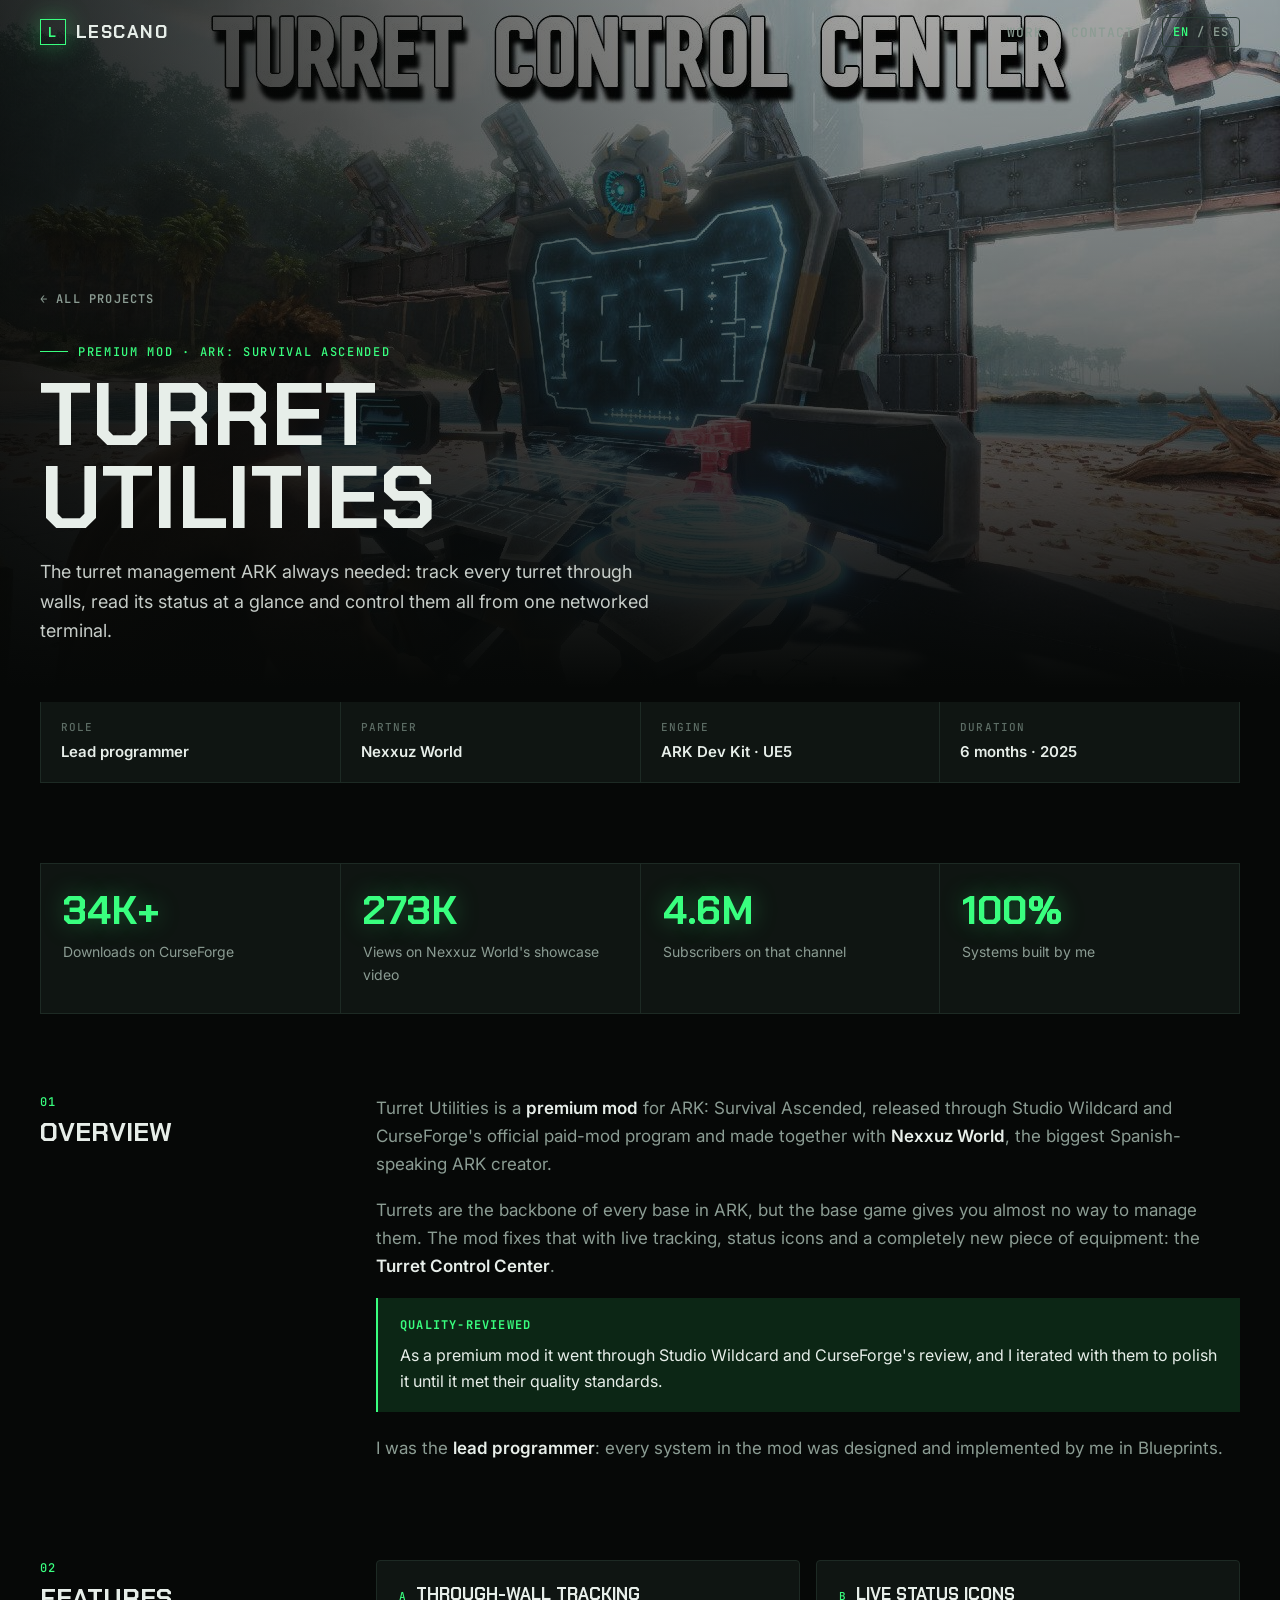
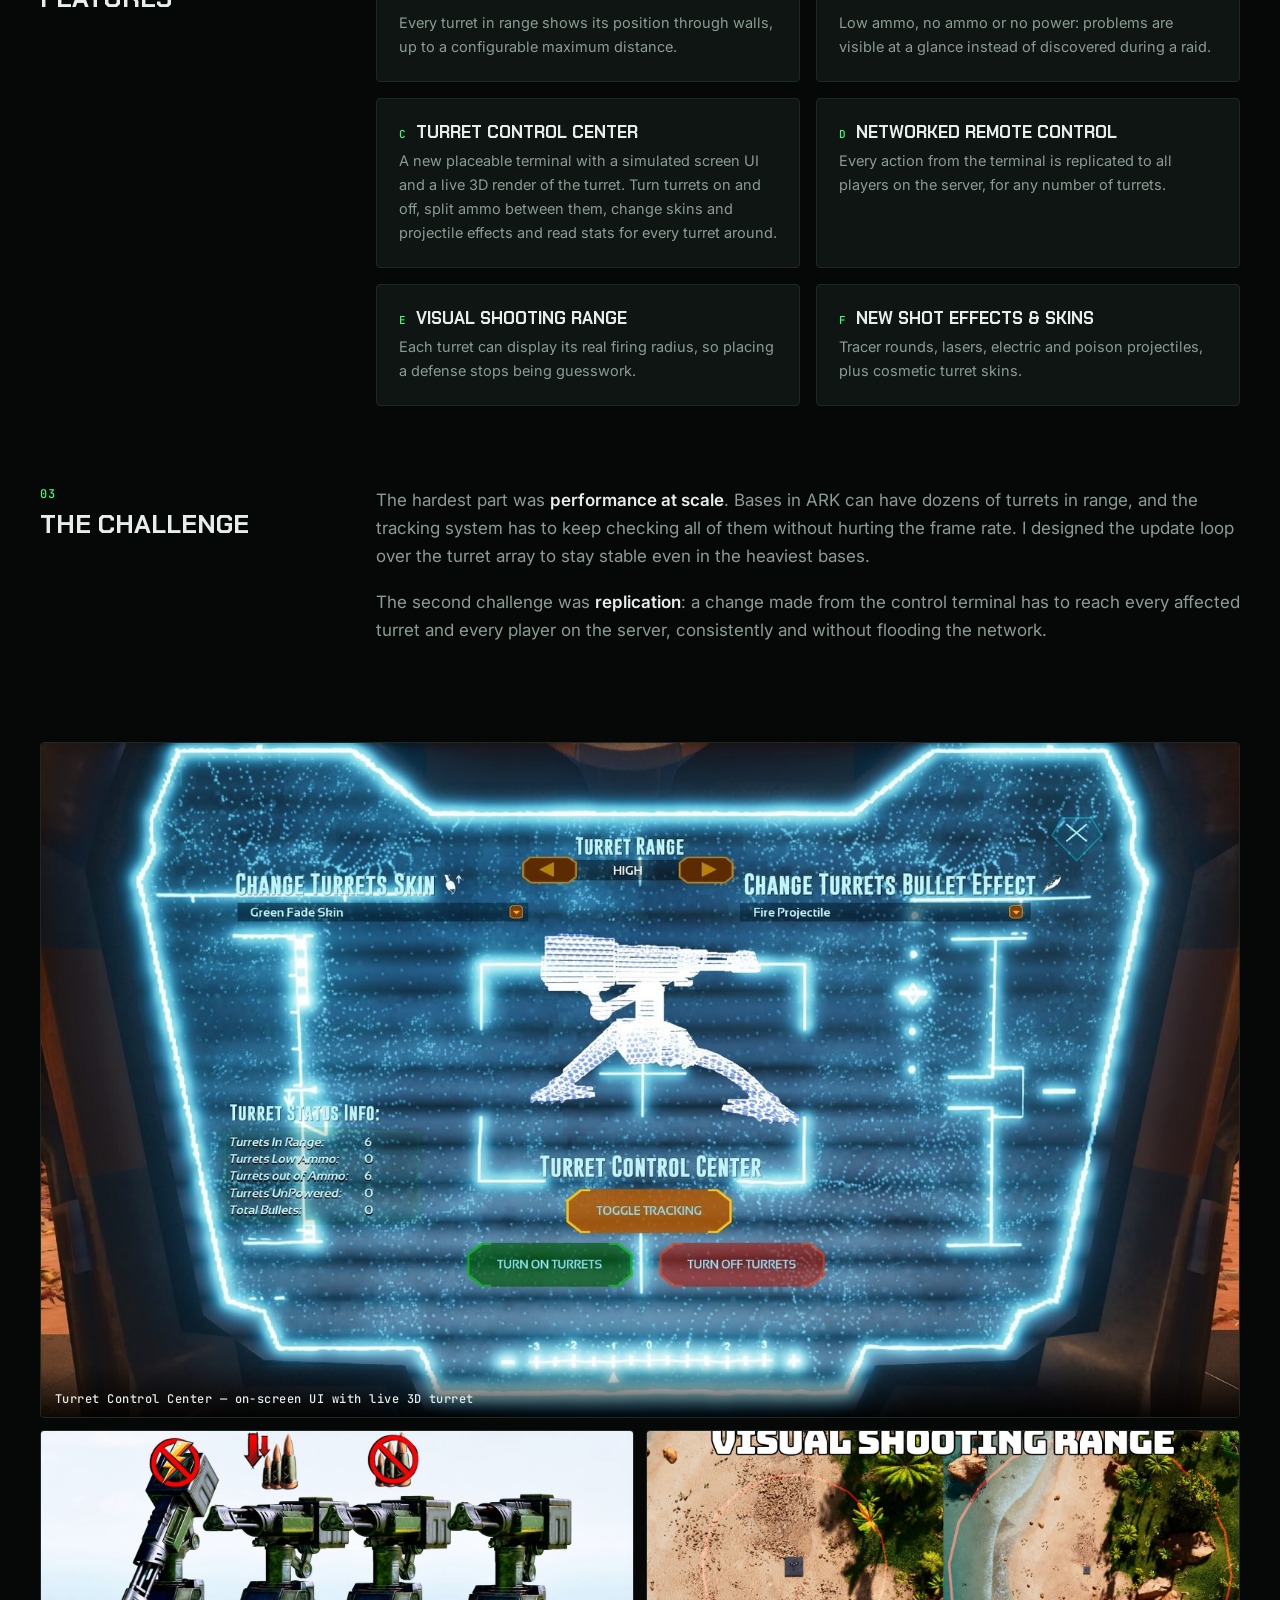
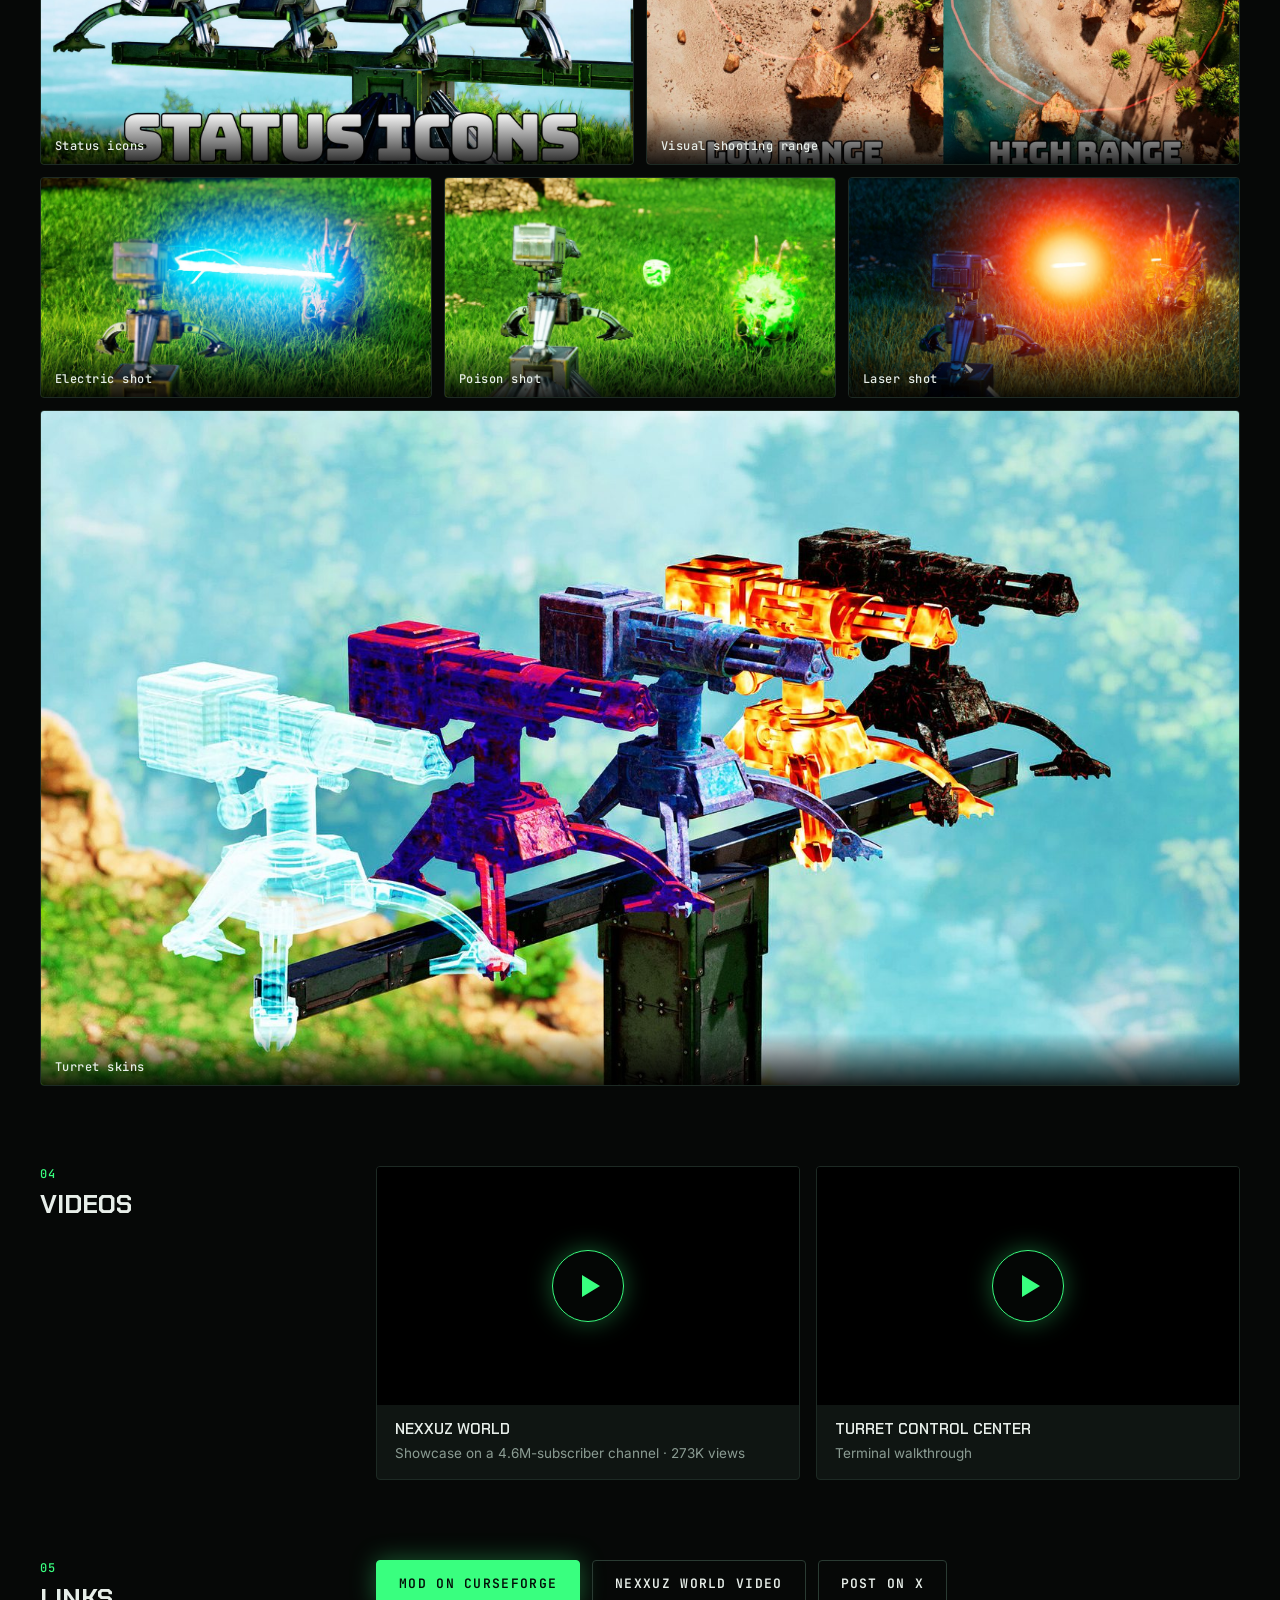
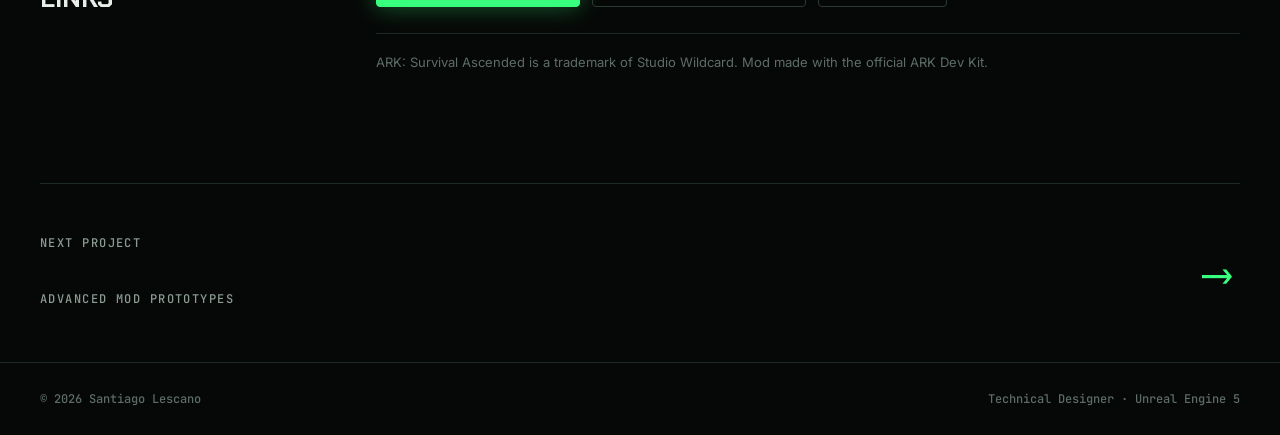
==== commit c29c52ec: "Add advanced mod prototypes" ====
--- a/projects/turret-utilities.html
+++ b/projects/turret-utilities.html
@@ -143,8 +143,8 @@
   </div>
 
   <div class="next">
-    <a href="arkadox-z.html">
-      <div><span lang="en">Next project</span><span lang="es">Siguiente proyecto</span><b>Arkadox Z</b></div>
+    <a href="advanced-prototypes.html">
+      <div><span lang="en">Next project</span><span lang="es">Siguiente proyecto</span><b><span lang="en">Advanced mod prototypes</span><span lang="es">Prototipos avanzados</span></b></div>
       <span class="arrow">→</span>
     </a>
   </div>
--- a/css/style.css
+++ b/css/style.css
@@ -285,6 +285,21 @@
 .event h4 { font: 700 20px var(--font-head); text-transform: uppercase; margin-bottom: 8px; }
 .event p { color: var(--muted); font-size: 15.5px; }
 
+.system { display: grid; grid-template-columns: 1.25fr 1fr; gap: 32px; align-items: center; padding: 34px 0; border-top: 1px solid var(--line); }
+.system:nth-child(even) { grid-template-columns: 1fr 1.25fr; }
+.system:nth-child(even) .system-media { order: 2; }
+.system-media video { width: 100%; aspect-ratio: 16/9; object-fit: cover; display: block; border: 1px solid var(--line); border-radius: var(--radius); background: #000; }
+.system h3 { font: 700 28px/1.1 var(--font-head); text-transform: uppercase; margin: 8px 0 12px; }
+.system .num { font: 500 12px var(--font-mono); letter-spacing: .12em; color: var(--accent); }
+.system p { color: var(--muted); font-size: 16px; margin-bottom: 14px; }
+.system .tags { margin-bottom: 16px; }
+.system .watch { font: 600 12px var(--font-mono); letter-spacing: .1em; text-transform: uppercase; color: var(--text); border-bottom: 1px solid var(--accent); padding-bottom: 2px; }
+.system .watch:hover { color: var(--accent); }
+@media (max-width: 900px) {
+  .system, .system:nth-child(even) { grid-template-columns: 1fr; gap: 18px; }
+  .system:nth-child(even) .system-media { order: 0; }
+}
+
 .p-hero.noimg { min-height: 62vh; background: radial-gradient(ellipse at 20% 30%, rgba(57,255,127,.10), transparent 60%), var(--bg); }
 .p-hero.noimg::before {
   background-image: linear-gradient(rgba(57,255,127,.06) 1px, transparent 1px), linear-gradient(90deg, rgba(57,255,127,.06) 1px, transparent 1px);
